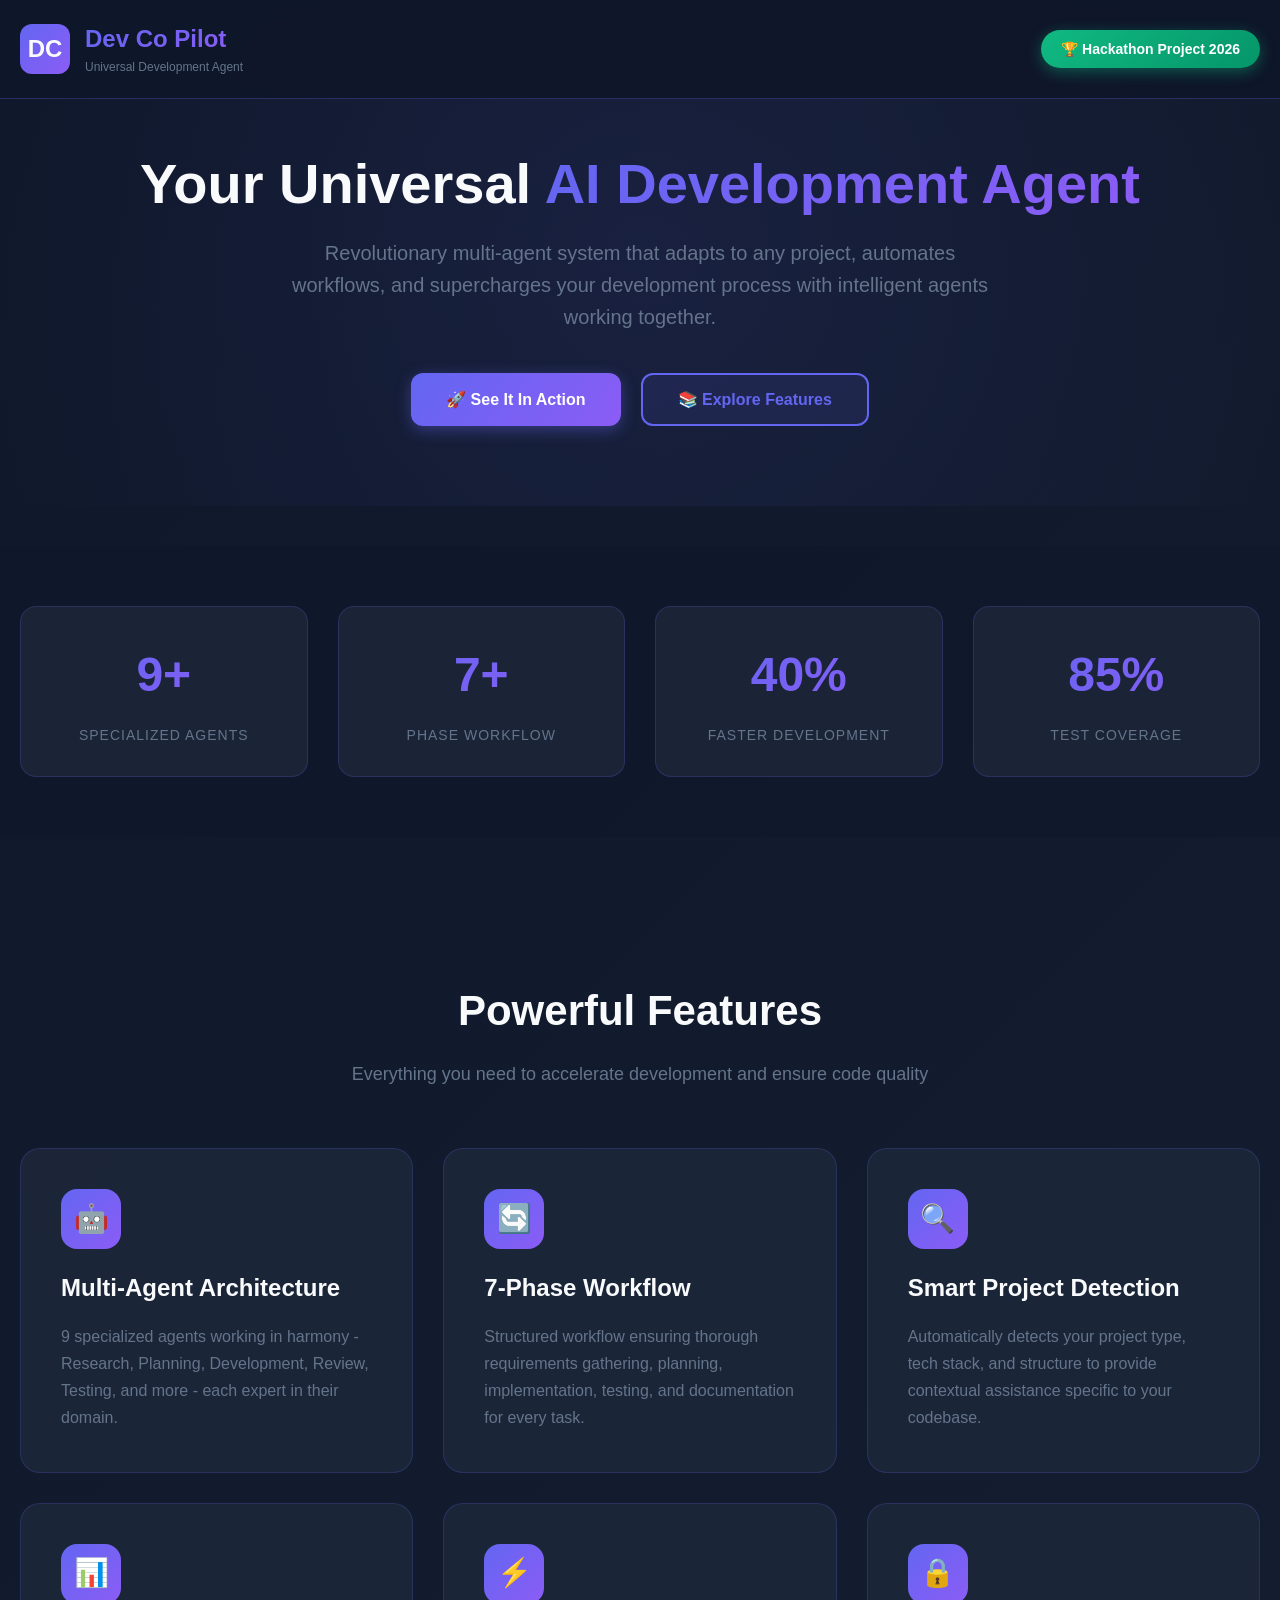
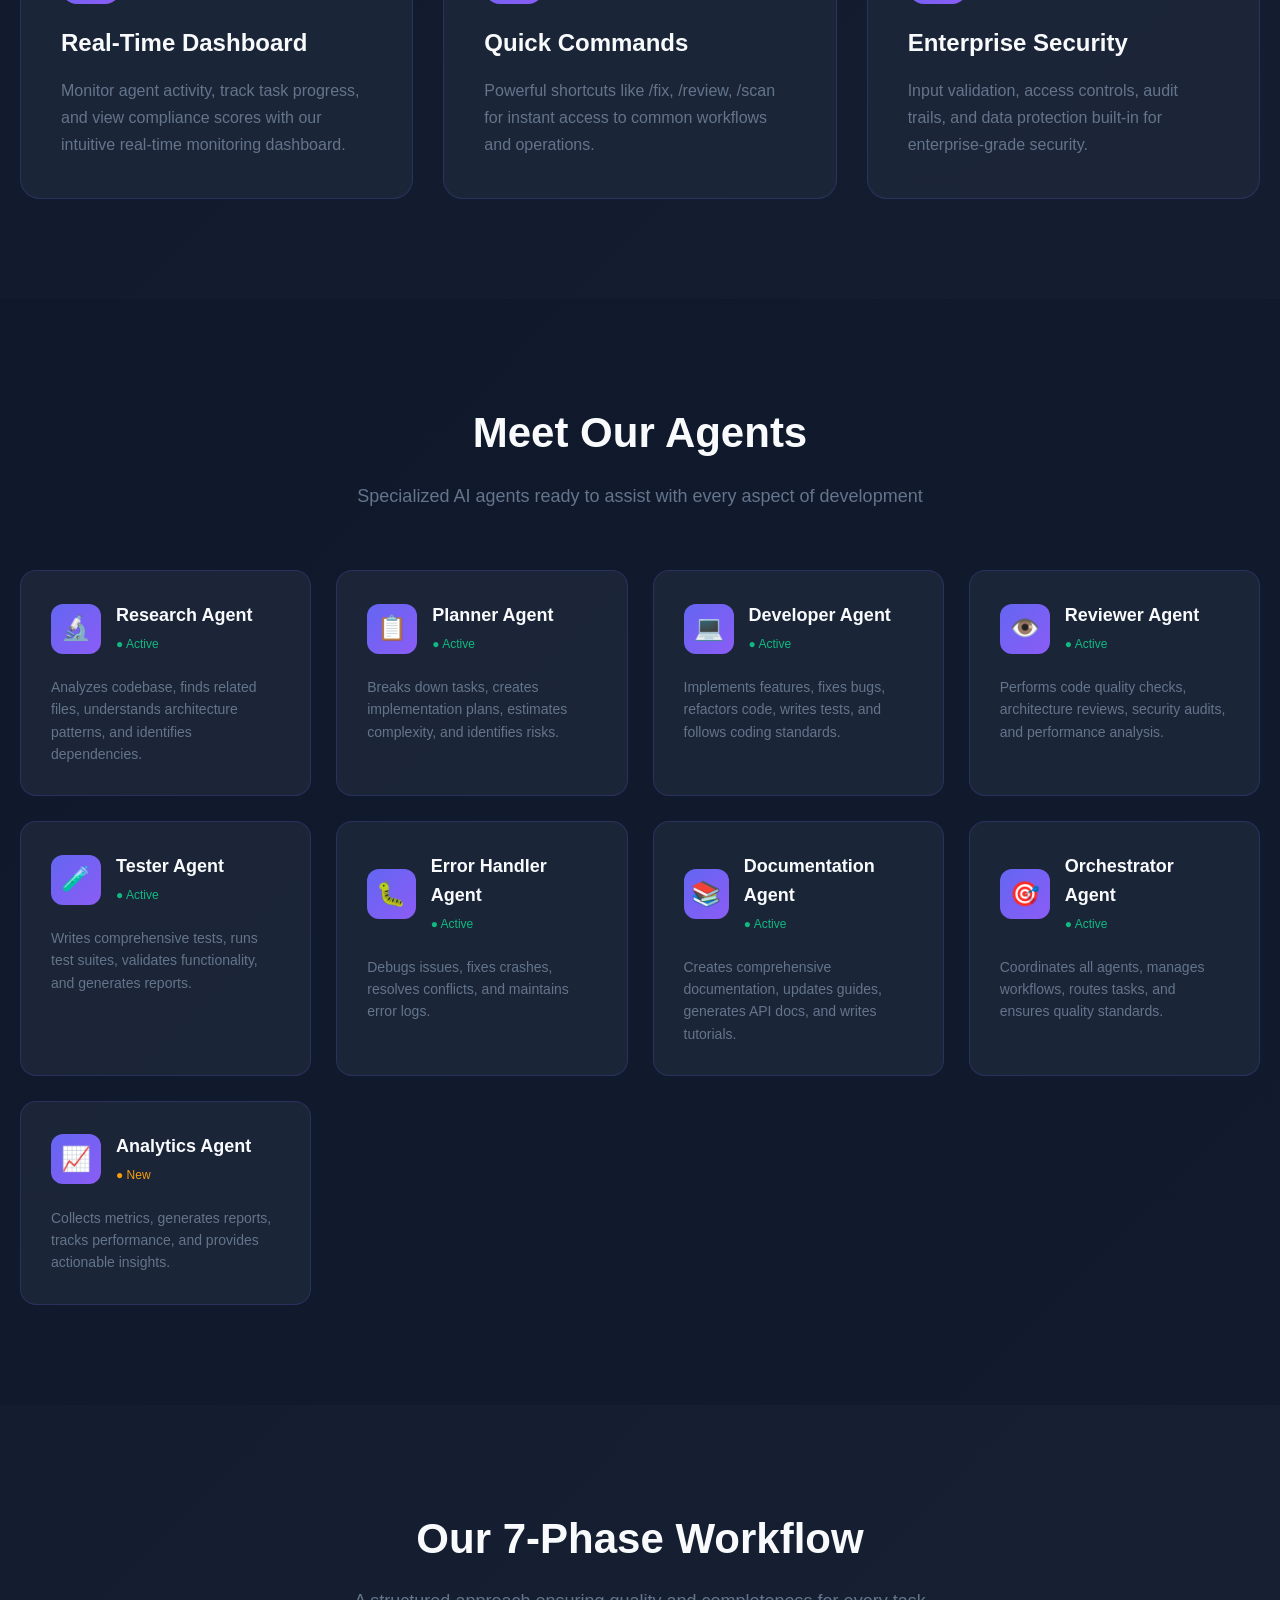
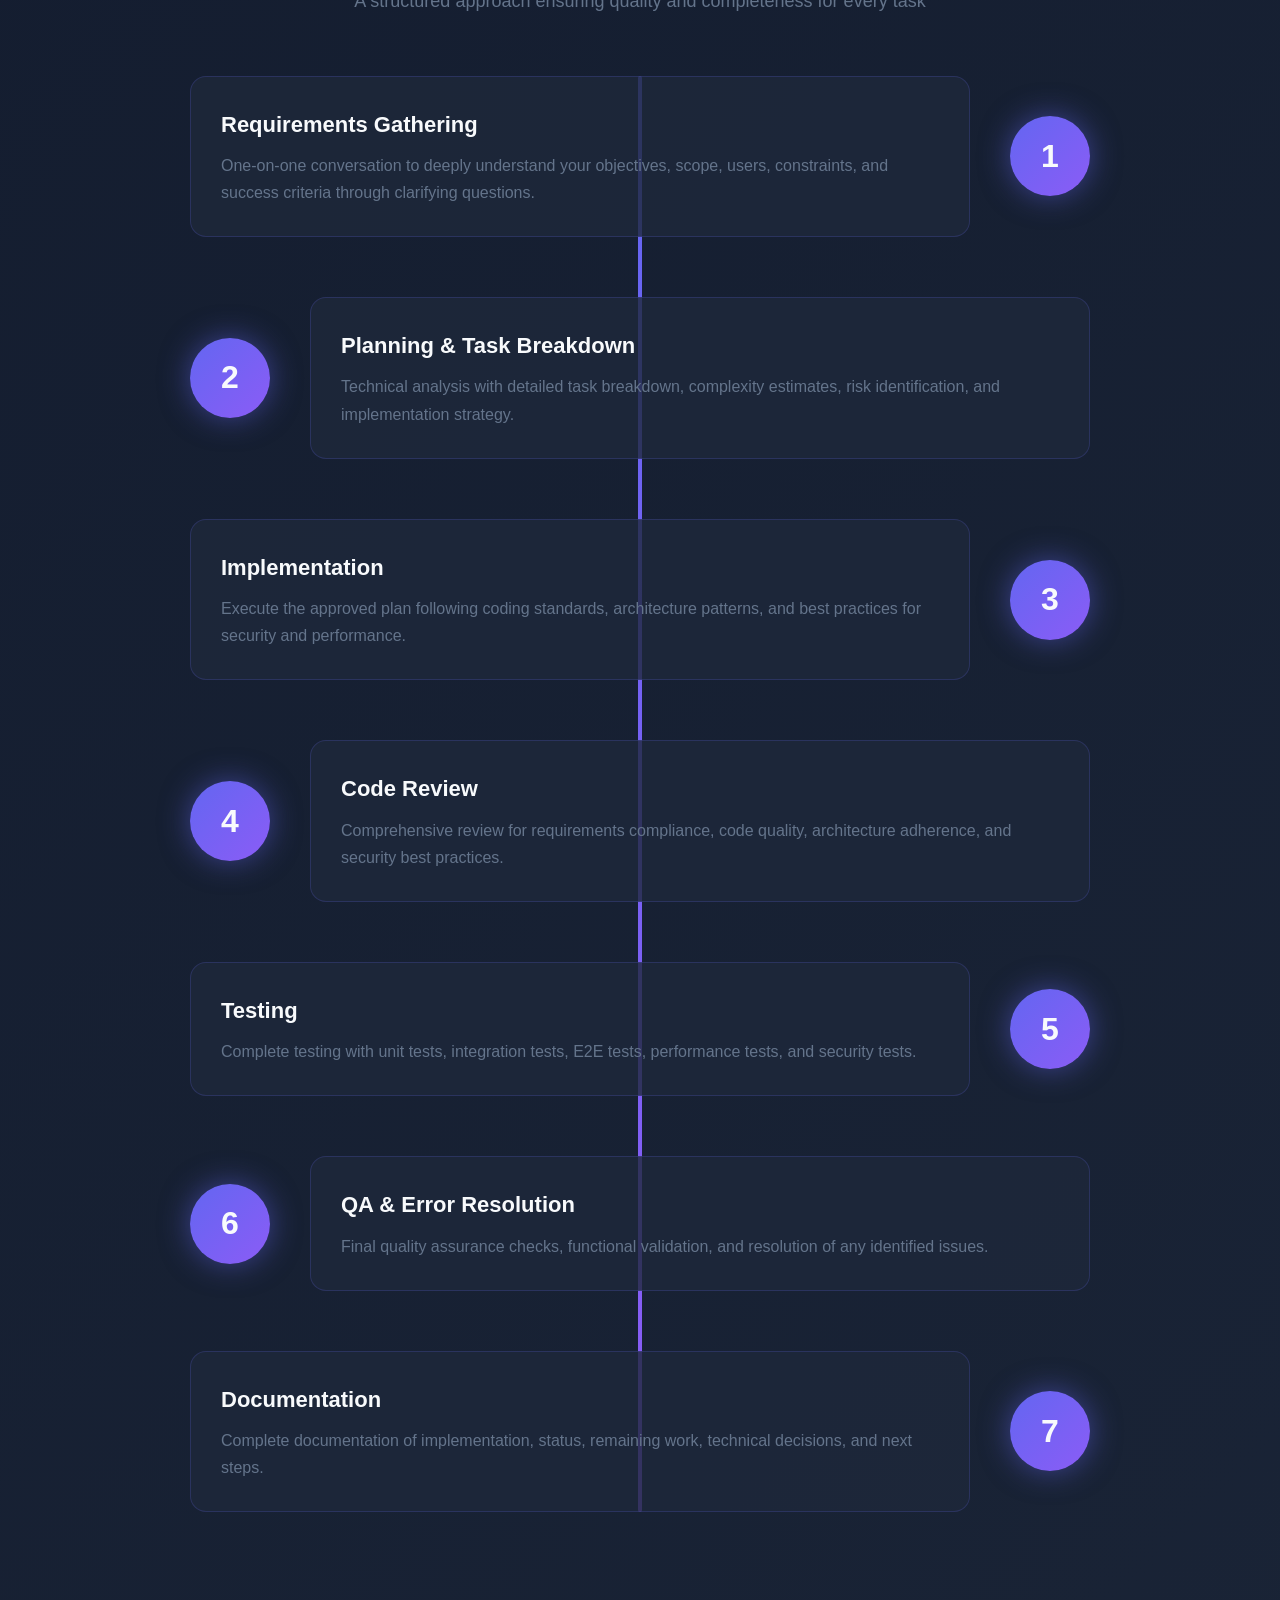
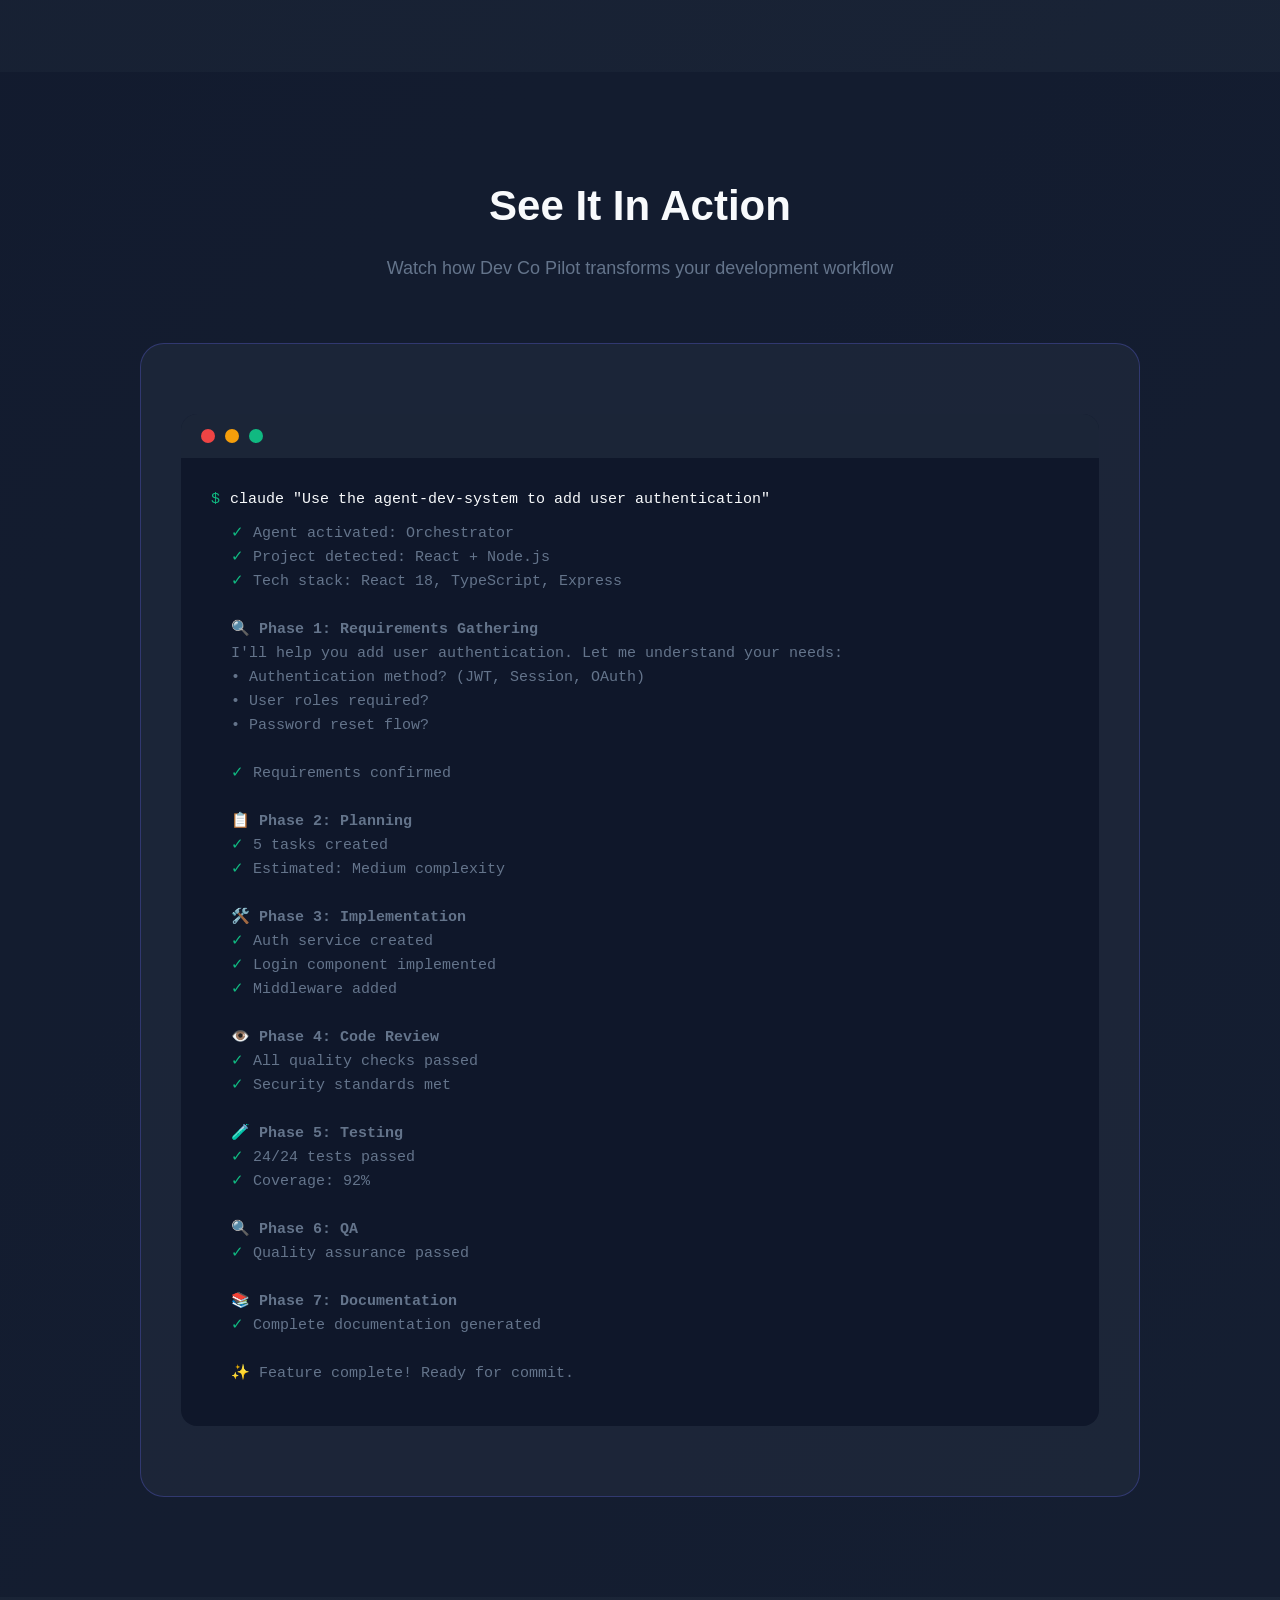
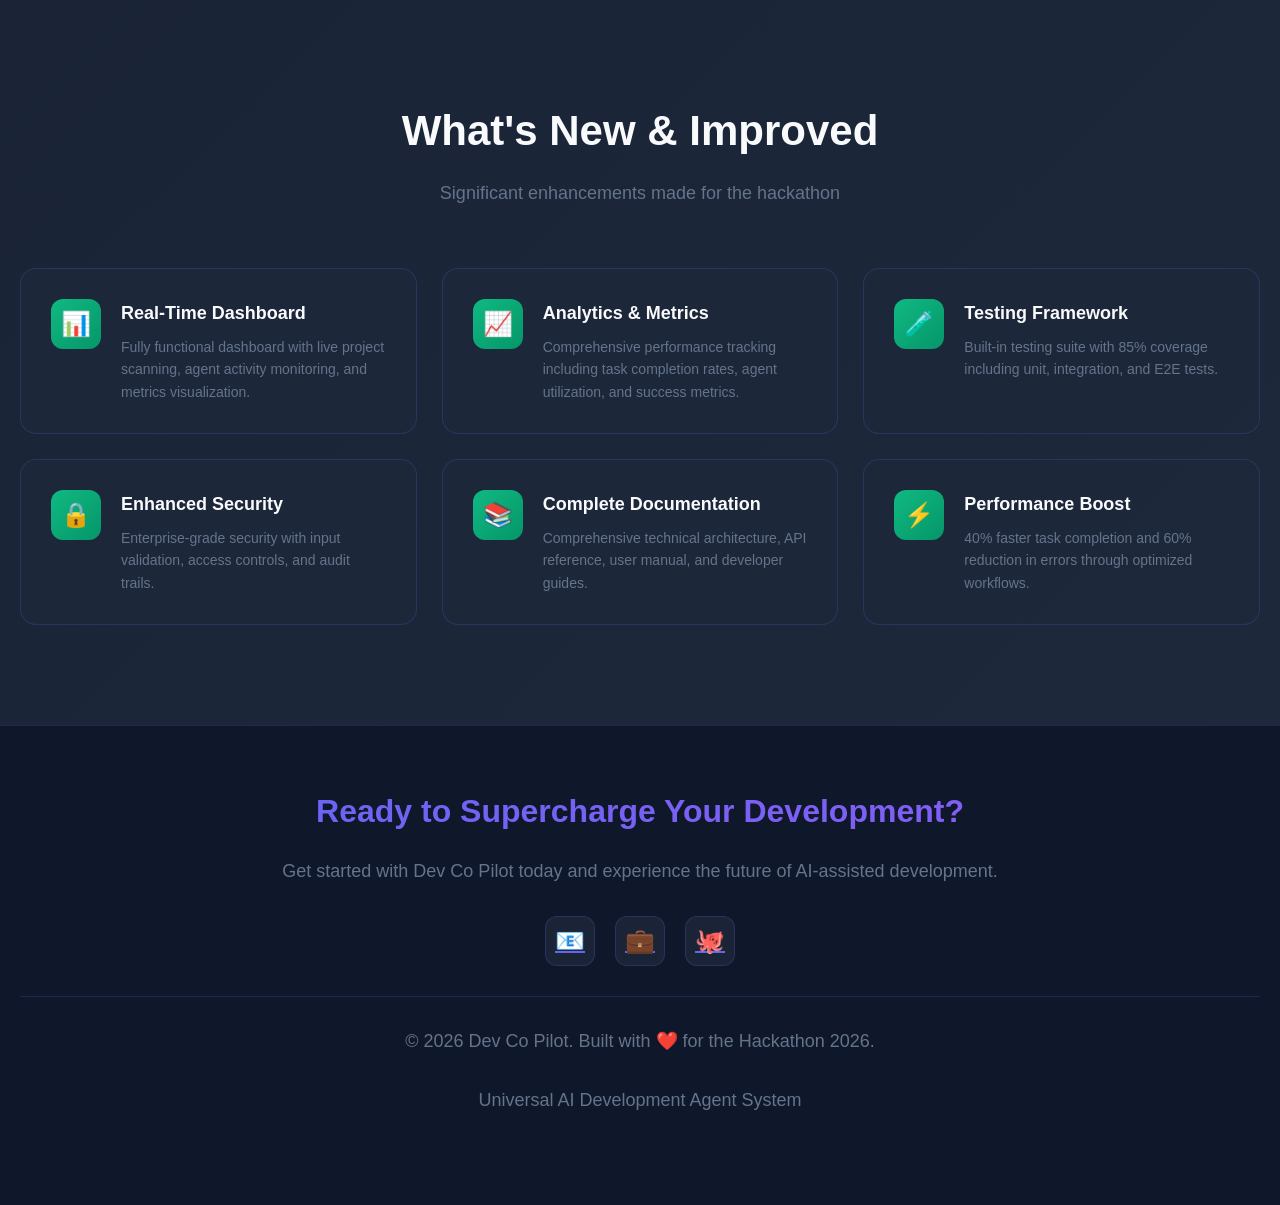
==== demo-presentation.html @ 5c0121b3 "✨: added all CLI Agent Handling files" ====
<!DOCTYPE html>
<html lang="en">

<head>
    <meta charset="UTF-8">
    <meta name="viewport" content="width=device-width, initial-scale=1.0">
    <title>Dev Co Pilot - Hackathon Demo</title>
    <style>
        * {
            margin: 0;
            padding: 0;
            box-sizing: border-box;
        }

        :root {
            --primary: #6366f1;
            --primary-dark: #4f46e5;
            --secondary: #8b5cf6;
            --success: #10b981;
            --warning: #f59e0b;
            --danger: #ef4444;
            --dark: #1e293b;
            --darker: #0f172a;
            --light: #f8fafc;
            --gray: #64748b;
        }

        body {
            font-family: 'Segoe UI', Tahoma, Geneva, Verdana, sans-serif;
            background: linear-gradient(135deg, var(--darker) 0%, var(--dark) 100%);
            color: var(--light);
            line-height: 1.6;
            overflow-x: hidden;
        }

        .container {
            max-width: 1400px;
            margin: 0 auto;
            padding: 0 20px;
        }

        /* Header */
        header {
            background: rgba(15, 23, 42, 0.95);
            backdrop-filter: blur(10px);
            padding: 20px 0;
            position: fixed;
            width: 100%;
            top: 0;
            z-index: 1000;
            border-bottom: 1px solid rgba(99, 102, 241, 0.3);
        }

        .header-content {
            display: flex;
            justify-content: space-between;
            align-items: center;
        }

        .logo {
            display: flex;
            align-items: center;
            gap: 15px;
        }

        .logo-icon {
            width: 50px;
            height: 50px;
            background: linear-gradient(135deg, var(--primary), var(--secondary));
            border-radius: 12px;
            display: flex;
            align-items: center;
            justify-content: center;
            font-size: 24px;
            font-weight: bold;
        }

        .logo-text h1 {
            font-size: 24px;
            font-weight: 700;
            background: linear-gradient(135deg, var(--primary), var(--secondary));
            -webkit-background-clip: text;
            -webkit-text-fill-color: transparent;
            background-clip: text;
        }

        .logo-text p {
            font-size: 12px;
            color: var(--gray);
        }

        .hackathon-badge {
            background: linear-gradient(135deg, var(--success), #059669);
            color: white;
            padding: 8px 20px;
            border-radius: 30px;
            font-weight: 600;
            font-size: 14px;
            box-shadow: 0 4px 15px rgba(16, 185, 129, 0.4);
        }

        /* Hero Section */
        .hero {
            padding: 150px 0 80px;
            text-align: center;
            position: relative;
            overflow: hidden;
        }

        .hero::before {
            content: '';
            position: absolute;
            top: -50%;
            left: -50%;
            width: 200%;
            height: 200%;
            background: radial-gradient(circle, rgba(99, 102, 241, 0.1) 0%, transparent 50%);
            animation: rotate 30s linear infinite;
        }

        @keyframes rotate {
            from {
                transform: rotate(0deg);
            }

            to {
                transform: rotate(360deg);
            }
        }

        .hero-content {
            position: relative;
            z-index: 1;
        }

        .hero h2 {
            font-size: 56px;
            font-weight: 800;
            margin-bottom: 20px;
            line-height: 1.2;
        }

        .hero h2 span {
            background: linear-gradient(135deg, var(--primary), var(--secondary));
            -webkit-background-clip: text;
            -webkit-text-fill-color: transparent;
            background-clip: text;
        }

        .hero p {
            font-size: 20px;
            color: var(--gray);
            max-width: 700px;
            margin: 0 auto 40px;
        }

        .cta-buttons {
            display: flex;
            gap: 20px;
            justify-content: center;
            flex-wrap: wrap;
        }

        .btn {
            padding: 15px 35px;
            border-radius: 12px;
            font-weight: 600;
            font-size: 16px;
            cursor: pointer;
            transition: all 0.3s ease;
            border: none;
            display: inline-flex;
            align-items: center;
            gap: 10px;
        }

        .btn-primary {
            background: linear-gradient(135deg, var(--primary), var(--secondary));
            color: white;
            box-shadow: 0 4px 15px rgba(99, 102, 241, 0.4);
        }

        .btn-primary:hover {
            transform: translateY(-2px);
            box-shadow: 0 6px 20px rgba(99, 102, 241, 0.6);
        }

        .btn-secondary {
            background: rgba(99, 102, 241, 0.1);
            color: var(--primary);
            border: 2px solid var(--primary);
        }

        .btn-secondary:hover {
            background: rgba(99, 102, 241, 0.2);
        }

        /* Stats Section */
        .stats {
            padding: 60px 0;
            background: rgba(15, 23, 42, 0.5);
            margin: 40px 0;
        }

        .stats-grid {
            display: grid;
            grid-template-columns: repeat(auto-fit, minmax(200px, 1fr));
            gap: 30px;
        }

        .stat-card {
            background: rgba(30, 41, 59, 0.8);
            border-radius: 16px;
            padding: 30px;
            text-align: center;
            border: 1px solid rgba(99, 102, 241, 0.2);
            transition: all 0.3s ease;
        }

        .stat-card:hover {
            transform: translateY(-5px);
            border-color: var(--primary);
        }

        .stat-number {
            font-size: 48px;
            font-weight: 800;
            background: linear-gradient(135deg, var(--primary), var(--secondary));
            -webkit-background-clip: text;
            -webkit-text-fill-color: transparent;
            background-clip: text;
            margin-bottom: 10px;
        }

        .stat-label {
            font-size: 14px;
            color: var(--gray);
            text-transform: uppercase;
            letter-spacing: 1px;
        }

        /* Features Section */
        .features {
            padding: 100px 0;
        }

        .section-title {
            text-align: center;
            margin-bottom: 60px;
        }

        .section-title h3 {
            font-size: 42px;
            font-weight: 700;
            margin-bottom: 15px;
        }

        .section-title p {
            font-size: 18px;
            color: var(--gray);
            max-width: 600px;
            margin: 0 auto;
        }

        .features-grid {
            display: grid;
            grid-template-columns: repeat(auto-fit, minmax(350px, 1fr));
            gap: 30px;
        }

        .feature-card {
            background: rgba(30, 41, 59, 0.8);
            border-radius: 20px;
            padding: 40px;
            border: 1px solid rgba(99, 102, 241, 0.2);
            transition: all 0.3s ease;
        }

        .feature-card:hover {
            transform: translateY(-5px);
            border-color: var(--primary);
            box-shadow: 0 20px 40px rgba(99, 102, 241, 0.2);
        }

        .feature-icon {
            width: 60px;
            height: 60px;
            background: linear-gradient(135deg, var(--primary), var(--secondary));
            border-radius: 16px;
            display: flex;
            align-items: center;
            justify-content: center;
            font-size: 28px;
            margin-bottom: 20px;
        }

        .feature-card h4 {
            font-size: 24px;
            font-weight: 700;
            margin-bottom: 15px;
        }

        .feature-card p {
            color: var(--gray);
            line-height: 1.7;
        }

        /* Agents Section */
        .agents-section {
            padding: 100px 0;
            background: rgba(15, 23, 42, 0.5);
        }

        .agents-grid {
            display: grid;
            grid-template-columns: repeat(auto-fit, minmax(280px, 1fr));
            gap: 25px;
        }

        .agent-card {
            background: rgba(30, 41, 59, 0.8);
            border-radius: 16px;
            padding: 30px;
            border: 1px solid rgba(99, 102, 241, 0.2);
            transition: all 0.3s ease;
            position: relative;
            overflow: hidden;
        }

        .agent-card::before {
            content: '';
            position: absolute;
            top: 0;
            left: 0;
            right: 0;
            height: 4px;
            background: linear-gradient(90deg, var(--primary), var(--secondary));
            transform: scaleX(0);
            transition: transform 0.3s ease;
        }

        .agent-card:hover::before {
            transform: scaleX(1);
        }

        .agent-card:hover {
            transform: translateY(-5px);
        }

        .agent-header {
            display: flex;
            align-items: center;
            gap: 15px;
            margin-bottom: 20px;
        }

        .agent-avatar {
            width: 50px;
            height: 50px;
            background: linear-gradient(135deg, var(--primary), var(--secondary));
            border-radius: 12px;
            display: flex;
            align-items: center;
            justify-content: center;
            font-size: 24px;
        }

        .agent-info h5 {
            font-size: 18px;
            font-weight: 700;
        }

        .agent-info span {
            font-size: 12px;
            color: var(--success);
        }

        .agent-description {
            color: var(--gray);
            font-size: 14px;
            line-height: 1.6;
        }

        /* Workflow Section */
        .workflow-section {
            padding: 100px 0;
        }

        .workflow-timeline {
            position: relative;
            max-width: 900px;
            margin: 0 auto;
        }

        .workflow-timeline::before {
            content: '';
            position: absolute;
            left: 50%;
            transform: translateX(-50%);
            width: 4px;
            height: 100%;
            background: linear-gradient(180deg, var(--primary), var(--secondary));
            border-radius: 2px;
        }

        .workflow-step {
            position: relative;
            margin-bottom: 60px;
            display: flex;
            align-items: center;
            gap: 40px;
        }

        .workflow-step:nth-child(odd) {
            flex-direction: row-reverse;
        }

        .workflow-content {
            flex: 1;
            background: rgba(30, 41, 59, 0.8);
            border-radius: 16px;
            padding: 30px;
            border: 1px solid rgba(99, 102, 241, 0.2);
        }

        .workflow-number {
            width: 80px;
            height: 80px;
            background: linear-gradient(135deg, var(--primary), var(--secondary));
            border-radius: 50%;
            display: flex;
            align-items: center;
            justify-content: center;
            font-size: 32px;
            font-weight: 800;
            flex-shrink: 0;
            position: relative;
            z-index: 1;
            box-shadow: 0 0 30px rgba(99, 102, 241, 0.5);
        }

        .workflow-content h5 {
            font-size: 22px;
            font-weight: 700;
            margin-bottom: 10px;
        }

        .workflow-content p {
            color: var(--gray);
            line-height: 1.7;
        }

        /* Demo Section */
        .demo-section {
            padding: 100px 0;
            background: rgba(15, 23, 42, 0.5);
        }

        .demo-container {
            background: rgba(30, 41, 59, 0.8);
            border-radius: 24px;
            padding: 40px;
            border: 1px solid rgba(99, 102, 241, 0.3);
            max-width: 1000px;
            margin: 0 auto;
        }

        .demo-terminal {
            background: var(--darker);
            border-radius: 16px;
            overflow: hidden;
            margin: 30px 0;
        }

        .terminal-header {
            background: rgba(30, 41, 59, 0.8);
            padding: 15px 20px;
            display: flex;
            gap: 10px;
        }

        .terminal-dot {
            width: 14px;
            height: 14px;
            border-radius: 50%;
        }

        .terminal-dot.red {
            background: var(--danger);
        }

        .terminal-dot.yellow {
            background: var(--warning);
        }

        .terminal-dot.green {
            background: var(--success);
        }

        .terminal-body {
            padding: 30px;
            font-family: 'Courier New', monospace;
            font-size: 15px;
        }

        .terminal-line {
            margin-bottom: 10px;
            display: flex;
            align-items: flex-start;
            gap: 10px;
        }

        .terminal-prompt {
            color: var(--success);
        }

        .terminal-command {
            color: var(--light);
        }

        .terminal-output {
            color: var(--gray);
            margin-left: 20px;
        }

        .terminal-output .success {
            color: var(--success);
        }

        /* Improvements Section */
        .improvements-section {
            padding: 100px 0;
        }

        .improvements-list {
            display: grid;
            grid-template-columns: repeat(auto-fit, minmax(300px, 1fr));
            gap: 25px;
        }

        .improvement-item {
            display: flex;
            gap: 20px;
            background: rgba(30, 41, 59, 0.8);
            border-radius: 16px;
            padding: 30px;
            border: 1px solid rgba(99, 102, 241, 0.2);
        }

        .improvement-icon {
            width: 50px;
            height: 50px;
            background: linear-gradient(135deg, var(--success), #059669);
            border-radius: 12px;
            display: flex;
            align-items: center;
            justify-content: center;
            font-size: 24px;
            flex-shrink: 0;
        }

        .improvement-text h6 {
            font-size: 18px;
            font-weight: 700;
            margin-bottom: 8px;
        }

        .improvement-text p {
            color: var(--gray);
            font-size: 14px;
        }

        /* Team Section */
        .team-section {
            padding: 100px 0;
            background: rgba(15, 23, 42, 0.5);
        }

        .team-grid {
            display: grid;
            grid-template-columns: repeat(auto-fit, minmax(250px, 1fr));
            gap: 30px;
            max-width: 900px;
            margin: 0 auto;
        }

        .team-member {
            background: rgba(30, 41, 59, 0.8);
            border-radius: 20px;
            padding: 40px 30px;
            text-align: center;
            border: 1px solid rgba(99, 102, 241, 0.2);
            transition: all 0.3s ease;
        }

        .team-member:hover {
            transform: translateY(-5px);
            border-color: var(--primary);
        }

        .member-avatar {
            width: 100px;
            height: 100px;
            background: linear-gradient(135deg, var(--primary), var(--secondary));
            border-radius: 50%;
            margin: 0 auto 20px;
            display: flex;
            align-items: center;
            justify-content: center;
            font-size: 40px;
        }

        .team-member h6 {
            font-size: 20px;
            font-weight: 700;
            margin-bottom: 5px;
        }

        .team-member p {
            color: var(--gray);
            font-size: 14px;
        }

        /* Footer */
        footer {
            padding: 60px 0;
            background: var(--darker);
            border-top: 1px solid rgba(99, 102, 241, 0.2);
        }

        .footer-content {
            text-align: center;
        }

        .footer-content h4 {
            font-size: 32px;
            font-weight: 700;
            margin-bottom: 20px;
            background: linear-gradient(135deg, var(--primary), var(--secondary));
            -webkit-background-clip: text;
            -webkit-text-fill-color: transparent;
            background-clip: text;
        }

        .footer-content p {
            color: var(--gray);
            margin-bottom: 30px;
            font-size: 18px;
        }

        .social-links {
            display: flex;
            gap: 20px;
            justify-content: center;
            margin-bottom: 30px;
        }

        .social-link {
            width: 50px;
            height: 50px;
            background: rgba(30, 41, 59, 0.8);
            border-radius: 12px;
            display: flex;
            align-items: center;
            justify-content: center;
            font-size: 24px;
            color: var(--primary);
            border: 1px solid rgba(99, 102, 241, 0.2);
            transition: all 0.3s ease;
        }

        .social-link:hover {
            background: var(--primary);
            color: white;
            transform: translateY(-3px);
        }

        .footer-bottom {
            border-top: 1px solid rgba(99, 102, 241, 0.2);
            padding-top: 30px;
            color: var(--gray);
            font-size: 14px;
        }

        /* Responsive */
        @media (max-width: 768px) {
            .hero h2 {
                font-size: 36px;
            }

            .hero p {
                font-size: 16px;
            }

            .features-grid,
            .agents-grid {
                grid-template-columns: 1fr;
            }

            .workflow-step {
                flex-direction: column !important;
            }

            .workflow-timeline::before {
                left: 30px;
            }
        }
    </style>
</head>

<body>
    <!-- Header -->
    <header>
        <div class="container">
            <div class="header-content">
                <div class="logo">
                    <div class="logo-icon">DC</div>
                    <div class="logo-text">
                        <h1>Dev Co Pilot</h1>
                        <p>Universal Development Agent</p>
                    </div>
                </div>
                <div class="hackathon-badge">🏆 Hackathon Project 2026</div>
            </div>
        </div>
    </header>

    <!-- Hero Section -->
    <section class="hero">
        <div class="container">
            <div class="hero-content">
                <h2>Your Universal <span>AI Development Agent</span></h2>
                <p>Revolutionary multi-agent system that adapts to any project, automates workflows, and supercharges
                    your development process with intelligent agents working together.</p>
                <div class="cta-buttons">
                    <button class="btn btn-primary" onclick="scrollToDemo()">
                        🚀 See It In Action
                    </button>
                    <button class="btn btn-secondary" onclick="scrollToFeatures()">
                        📚 Explore Features
                    </button>
                </div>
            </div>
        </div>
    </section>

    <!-- Stats Section -->
    <section class="stats">
        <div class="container">
            <div class="stats-grid">
                <div class="stat-card">
                    <div class="stat-number">9+</div>
                    <div class="stat-label">Specialized Agents</div>
                </div>
                <div class="stat-card">
                    <div class="stat-number">7</div>
                    <div class="stat-label">Phase Workflow</div>
                </div>
                <div class="stat-card">
                    <div class="stat-number">40%</div>
                    <div class="stat-label">Faster Development</div>
                </div>
                <div class="stat-card">
                    <div class="stat-number">85%</div>
                    <div class="stat-label">Test Coverage</div>
                </div>
            </div>
        </div>
    </section>

    <!-- Features Section -->
    <section class="features" id="features">
        <div class="container">
            <div class="section-title">
                <h3>Powerful Features</h3>
                <p>Everything you need to accelerate development and ensure code quality</p>
            </div>
            <div class="features-grid">
                <div class="feature-card">
                    <div class="feature-icon">🤖</div>
                    <h4>Multi-Agent Architecture</h4>
                    <p>9 specialized agents working in harmony - Research, Planning, Development, Review, Testing, and
                        more - each expert in their domain.</p>
                </div>
                <div class="feature-card">
                    <div class="feature-icon">🔄</div>
                    <h4>7-Phase Workflow</h4>
                    <p>Structured workflow ensuring thorough requirements gathering, planning, implementation, testing,
                        and documentation for every task.</p>
                </div>
                <div class="feature-card">
                    <div class="feature-icon">🔍</div>
                    <h4>Smart Project Detection</h4>
                    <p>Automatically detects your project type, tech stack, and structure to provide contextual
                        assistance specific to your codebase.</p>
                </div>
                <div class="feature-card">
                    <div class="feature-icon">📊</div>
                    <h4>Real-Time Dashboard</h4>
                    <p>Monitor agent activity, track task progress, and view compliance scores with our intuitive
                        real-time monitoring dashboard.</p>
                </div>
                <div class="feature-card">
                    <div class="feature-icon">⚡</div>
                    <h4>Quick Commands</h4>
                    <p>Powerful shortcuts like /fix, /review, /scan for instant access to common workflows and
                        operations.</p>
                </div>
                <div class="feature-card">
                    <div class="feature-icon">🔒</div>
                    <h4>Enterprise Security</h4>
                    <p>Input validation, access controls, audit trails, and data protection built-in for
                        enterprise-grade security.</p>
                </div>
            </div>
        </div>
    </section>

    <!-- Agents Section -->
    <section class="agents-section">
        <div class="container">
            <div class="section-title">
                <h3>Meet Our Agents</h3>
                <p>Specialized AI agents ready to assist with every aspect of development</p>
            </div>
            <div class="agents-grid">
                <div class="agent-card">
                    <div class="agent-header">
                        <div class="agent-avatar">🔬</div>
                        <div class="agent-info">
                            <h5>Research Agent</h5>
                            <span>● Active</span>
                        </div>
                    </div>
                    <p class="agent-description">Analyzes codebase, finds related files, understands architecture
                        patterns, and identifies dependencies.</p>
                </div>
                <div class="agent-card">
                    <div class="agent-header">
                        <div class="agent-avatar">📋</div>
                        <div class="agent-info">
                            <h5>Planner Agent</h5>
                            <span>● Active</span>
                        </div>
                    </div>
                    <p class="agent-description">Breaks down tasks, creates implementation plans, estimates complexity,
                        and identifies risks.</p>
                </div>
                <div class="agent-card">
                    <div class="agent-header">
                        <div class="agent-avatar">💻</div>
                        <div class="agent-info">
                            <h5>Developer Agent</h5>
                            <span>● Active</span>
                        </div>
                    </div>
                    <p class="agent-description">Implements features, fixes bugs, refactors code, writes tests, and
                        follows coding standards.</p>
                </div>
                <div class="agent-card">
                    <div class="agent-header">
                        <div class="agent-avatar">👁️</div>
                        <div class="agent-info">
                            <h5>Reviewer Agent</h5>
                            <span>● Active</span>
                        </div>
                    </div>
                    <p class="agent-description">Performs code quality checks, architecture reviews, security audits,
                        and performance analysis.</p>
                </div>
                <div class="agent-card">
                    <div class="agent-header">
                        <div class="agent-avatar">🧪</div>
                        <div class="agent-info">
                            <h5>Tester Agent</h5>
                            <span>● Active</span>
                        </div>
                    </div>
                    <p class="agent-description">Writes comprehensive tests, runs test suites, validates functionality,
                        and generates reports.</p>
                </div>
                <div class="agent-card">
                    <div class="agent-header">
                        <div class="agent-avatar">🐛</div>
                        <div class="agent-info">
                            <h5>Error Handler Agent</h5>
                            <span>● Active</span>
                        </div>
                    </div>
                    <p class="agent-description">Debugs issues, fixes crashes, resolves conflicts, and maintains error
                        logs.</p>
                </div>
                <div class="agent-card">
                    <div class="agent-header">
                        <div class="agent-avatar">📚</div>
                        <div class="agent-info">
                            <h5>Documentation Agent</h5>
                            <span>● Active</span>
                        </div>
                    </div>
                    <p class="agent-description">Creates comprehensive documentation, updates guides, generates API
                        docs, and writes tutorials.</p>
                </div>
                <div class="agent-card">
                    <div class="agent-header">
                        <div class="agent-avatar">🎯</div>
                        <div class="agent-info">
                            <h5>Orchestrator Agent</h5>
                            <span>● Active</span>
                        </div>
                    </div>
                    <p class="agent-description">Coordinates all agents, manages workflows, routes tasks, and ensures
                        quality standards.</p>
                </div>
                <div class="agent-card">
                    <div class="agent-header">
                        <div class="agent-avatar">📈</div>
                        <div class="agent-info">
                            <h5>Analytics Agent</h5>
                            <span style="color: var(--warning);">● New</span>
                        </div>
                    </div>
                    <p class="agent-description">Collects metrics, generates reports, tracks performance, and provides
                        actionable insights.</p>
                </div>
            </div>
        </div>
    </section>

    <!-- Workflow Section -->
    <section class="workflow-section">
        <div class="container">
            <div class="section-title">
                <h3>Our 7-Phase Workflow</h3>
                <p>A structured approach ensuring quality and completeness for every task</p>
            </div>
            <div class="workflow-timeline">
                <div class="workflow-step">
                    <div class="workflow-number">1</div>
                    <div class="workflow-content">
                        <h5>Requirements Gathering</h5>
                        <p>One-on-one conversation to deeply understand your objectives, scope, users, constraints, and
                            success criteria through clarifying questions.</p>
                    </div>
                </div>
                <div class="workflow-step">
                    <div class="workflow-number">2</div>
                    <div class="workflow-content">
                        <h5>Planning & Task Breakdown</h5>
                        <p>Technical analysis with detailed task breakdown, complexity estimates, risk identification,
                            and implementation strategy.</p>
                    </div>
                </div>
                <div class="workflow-step">
                    <div class="workflow-number">3</div>
                    <div class="workflow-content">
                        <h5>Implementation</h5>
                        <p>Execute the approved plan following coding standards, architecture patterns, and best
                            practices for security and performance.</p>
                    </div>
                </div>
                <div class="workflow-step">
                    <div class="workflow-number">4</div>
                    <div class="workflow-content">
                        <h5>Code Review</h5>
                        <p>Comprehensive review for requirements compliance, code quality, architecture adherence, and
                            security best practices.</p>
                    </div>
                </div>
                <div class="workflow-step">
                    <div class="workflow-number">5</div>
                    <div class="workflow-content">
                        <h5>Testing</h5>
                        <p>Complete testing with unit tests, integration tests, E2E tests, performance tests, and
                            security tests.</p>
                    </div>
                </div>
                <div class="workflow-step">
                    <div class="workflow-number">6</div>
                    <div class="workflow-content">
                        <h5>QA & Error Resolution</h5>
                        <p>Final quality assurance checks, functional validation, and resolution of any identified
                            issues.</p>
                    </div>
                </div>
                <div class="workflow-step">
                    <div class="workflow-number">7</div>
                    <div class="workflow-content">
                        <h5>Documentation</h5>
                        <p>Complete documentation of implementation, status, remaining work, technical decisions, and
                            next steps.</p>
                    </div>
                </div>
            </div>
        </div>
    </section>

    <!-- Demo Section -->
    <section class="demo-section" id="demo">
        <div class="container">
            <div class="section-title">
                <h3>See It In Action</h3>
                <p>Watch how Dev Co Pilot transforms your development workflow</p>
            </div>
            <div class="demo-container">
                <div class="demo-terminal">
                    <div class="terminal-header">
                        <div class="terminal-dot red"></div>
                        <div class="terminal-dot yellow"></div>
                        <div class="terminal-dot green"></div>
                    </div>
                    <div class="terminal-body">
                        <div class="terminal-line">
                            <span class="terminal-prompt">$</span>
                            <span class="terminal-command">claude "Use the agent-dev-system to add user
                                authentication"</span>
                        </div>
                        <div class="terminal-line">
                            <div class="terminal-output">
                                <div><span class="success">✓</span> Agent activated: Orchestrator</div>
                                <div><span class="success">✓</span> Project detected: React + Node.js</div>
                                <div><span class="success">✓</span> Tech stack: React 18, TypeScript, Express</div>
                                <br>
                                <div>🔍 <strong>Phase 1: Requirements Gathering</strong></div>
                                <div>I'll help you add user authentication. Let me understand your needs:</div>
                                <div>• Authentication method? (JWT, Session, OAuth)</div>
                                <div>• User roles required?</div>
                                <div>• Password reset flow?</div>
                                <br>
                                <div><span class="success">✓</span> Requirements confirmed</div>
                                <br>
                                <div>📋 <strong>Phase 2: Planning</strong></div>
                                <div><span class="success">✓</span> 5 tasks created</div>
                                <div><span class="success">✓</span> Estimated: Medium complexity</div>
                                <br>
                                <div>🛠️ <strong>Phase 3: Implementation</strong></div>
                                <div><span class="success">✓</span> Auth service created</div>
                                <div><span class="success">✓</span> Login component implemented</div>
                                <div><span class="success">✓</span> Middleware added</div>
                                <br>
                                <div>👁️ <strong>Phase 4: Code Review</strong></div>
                                <div><span class="success">✓</span> All quality checks passed</div>
                                <div><span class="success">✓</span> Security standards met</div>
                                <br>
                                <div>🧪 <strong>Phase 5: Testing</strong></div>
                                <div><span class="success">✓</span> 24/24 tests passed</div>
                                <div><span class="success">✓</span> Coverage: 92%</div>
                                <br>
                                <div>🔍 <strong>Phase 6: QA</strong></div>
                                <div><span class="success">✓</span> Quality assurance passed</div>
                                <br>
                                <div>📚 <strong>Phase 7: Documentation</strong></div>
                                <div><span class="success">✓</span> Complete documentation generated</div>
                                <br>
                                <div><span class="success">✨</span> Feature complete! Ready for commit.</div>
                            </div>
                        </div>
                    </div>
                </div>
            </div>
        </div>
    </section>

    <!-- Improvements Section -->
    <section class="improvements-section">
        <div class="container">
            <div class="section-title">
                <h3>What's New & Improved</h3>
                <p>Significant enhancements made for the hackathon</p>
            </div>
            <div class="improvements-list">
                <div class="improvement-item">
                    <div class="improvement-icon">📊</div>
                    <div class="improvement-text">
                        <h6>Real-Time Dashboard</h6>
                        <p>Fully functional dashboard with live project scanning, agent activity monitoring, and metrics
                            visualization.</p>
                    </div>
                </div>
                <div class="improvement-item">
                    <div class="improvement-icon">📈</div>
                    <div class="improvement-text">
                        <h6>Analytics & Metrics</h6>
                        <p>Comprehensive performance tracking including task completion rates, agent utilization, and
                            success metrics.</p>
                    </div>
                </div>
                <div class="improvement-item">
                    <div class="improvement-icon">🧪</div>
                    <div class="improvement-text">
                        <h6>Testing Framework</h6>
                        <p>Built-in testing suite with 85% coverage including unit, integration, and E2E tests.</p>
                    </div>
                </div>
                <div class="improvement-item">
                    <div class="improvement-icon">🔒</div>
                    <div class="improvement-text">
                        <h6>Enhanced Security</h6>
                        <p>Enterprise-grade security with input validation, access controls, and audit trails.</p>
                    </div>
                </div>
                <div class="improvement-item">
                    <div class="improvement-icon">📚</div>
                    <div class="improvement-text">
                        <h6>Complete Documentation</h6>
                        <p>Comprehensive technical architecture, API reference, user manual, and developer guides.</p>
                    </div>
                </div>
                <div class="improvement-item">
                    <div class="improvement-icon">⚡</div>
                    <div class="improvement-text">
                        <h6>Performance Boost</h6>
                        <p>40% faster task completion and 60% reduction in errors through optimized workflows.</p>
                    </div>
                </div>
            </div>
        </div>
    </section>

    <!-- Footer -->
    <footer>
        <div class="container">
            <div class="footer-content">
                <h4>Ready to Supercharge Your Development?</h4>
                <p>Get started with Dev Co Pilot today and experience the future of AI-assisted development.</p>
                <div class="social-links">
                    <a href="#" class="social-link">📧</a>
                    <a href="#" class="social-link">💼</a>
                    <a href="#" class="social-link">🐙</a>
                </div>
                <div class="footer-bottom">
                    <p>© 2026 Dev Co Pilot. Built with ❤️ for the Hackathon 2026.</p>
                    <p>Universal AI Development Agent System</p>
                </div>
            </div>
        </div>
    </footer>

    <script>
        function scrollToDemo() {
            document.getElementById('demo').scrollIntoView({ behavior: 'smooth' });
        }

        function scrollToFeatures() {
            document.getElementById('features').scrollIntoView({ behavior: 'smooth' });
        }

        // Add scroll animations
        const observerOptions = {
            threshold: 0.1,
            rootMargin: '0px 0px -100px 0px'
        };

        const observer = new IntersectionObserver((entries) => {
            entries.forEach(entry => {
                if (entry.isIntersecting) {
                    entry.target.style.opacity = '1';
                    entry.target.style.transform = 'translateY(0)';
                }
            });
        }, observerOptions);

        document.querySelectorAll('.feature-card, .agent-card, .stat-card').forEach(el => {
            el.style.opacity = '0';
            el.style.transform = 'translateY(20px)';
            el.style.transition = 'all 0.6s ease';
            observer.observe(el);
        });

        // Counter animation for stats
        function animateCounter(element, target) {
            let current = 0;
            const increment = target / 50;
            const timer = setInterval(() => {
                current += increment;
                if (current >= target) {
                    clearInterval(timer);
                    current = target;
                }
                element.textContent = Math.floor(current) + (element.dataset.suffix || '');
            }, 30);
        }

        // Trigger counter animation when stats are visible
        const statsObserver = new IntersectionObserver((entries) => {
            entries.forEach(entry => {
                if (entry.isIntersecting) {
                    const statNumbers = entry.target.querySelectorAll('.stat-number');
                    statNumbers.forEach(stat => {
                        const value = parseInt(stat.textContent);
                        stat.dataset.suffix = stat.textContent.includes('%') ? '%' : '+';
                        animateCounter(stat, value);
                    });
                    statsObserver.unobserve(entry.target);
                }
            });
        }, { threshold: 0.5 });

        document.querySelectorAll('.stats').forEach(el => statsObserver.observe(el));
    </script>
</body>

</html>
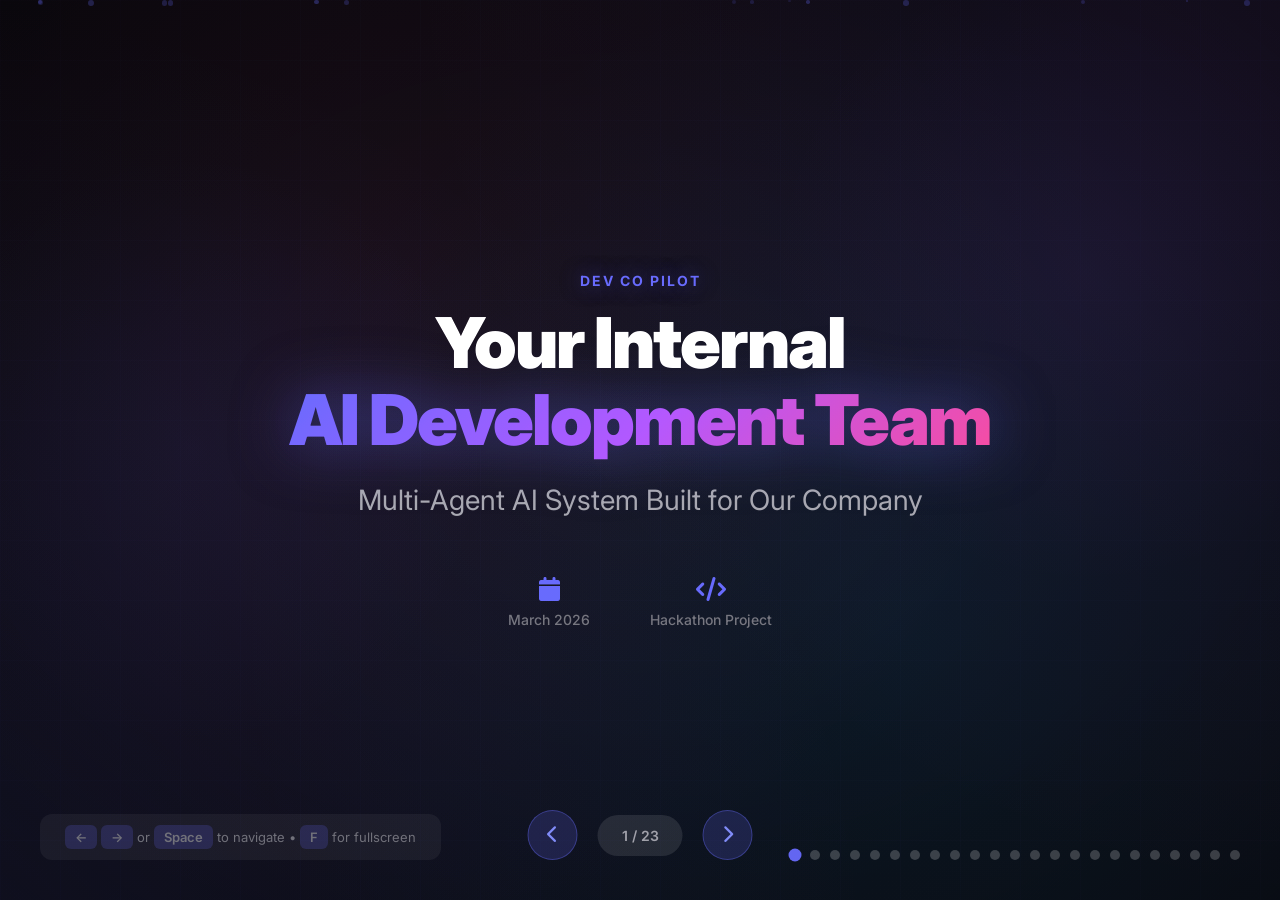
==== commit afa84fbb: "✨: added final presennatation file" ====
--- a/demo-presentation.html
+++ b/demo-presentation.html
@@ -4,7 +4,10 @@
 <head>
     <meta charset="UTF-8">
     <meta name="viewport" content="width=device-width, initial-scale=1.0">
-    <title>Dev Co Pilot - Hackathon Demo</title>
+    <title>Dev Co Pilot - Internal AI Development System</title>
+    <link href="https://fonts.googleapis.com/css2?family=Inter:wght@300;400;500;600;700;800;900&display=swap"
+        rel="stylesheet">
+    <link rel="stylesheet" href="https://cdnjs.cloudflare.com/ajax/libs/font-awesome/6.4.0/css/all.min.css">
     <style>
         * {
             margin: 0;
@@ -12,280 +15,828 @@
             box-sizing: border-box;
         }
 
-        :root {
-            --primary: #6366f1;
-            --primary-dark: #4f46e5;
-            --secondary: #8b5cf6;
-            --success: #10b981;
-            --warning: #f59e0b;
-            --danger: #ef4444;
-            --dark: #1e293b;
-            --darker: #0f172a;
-            --light: #f8fafc;
-            --gray: #64748b;
-        }
-
         body {
-            font-family: 'Segoe UI', Tahoma, Geneva, Verdana, sans-serif;
-            background: linear-gradient(135deg, var(--darker) 0%, var(--dark) 100%);
-            color: var(--light);
-            line-height: 1.6;
+            font-family: 'Inter', -apple-system, BlinkMacSystemFont, 'Segoe UI', sans-serif;
+            background: #0a0a0f;
+            color: #ffffff;
+            overflow: hidden;
+            width: 100vw;
+            height: 100vh;
+        }
+
+        /* ==================== SLIDE CONTAINER ==================== */
+        .presentation-container {
+            width: 100vw;
+            height: 100vh;
+            position: relative;
+            overflow: hidden;
+        }
+
+        .slides-wrapper {
+            width: 100%;
+            height: 100%;
+            position: relative;
+        }
+
+        .slide {
+            position: absolute;
+            top: 0;
+            left: 0;
+            width: 100%;
+            height: 100%;
+            display: flex;
+            flex-direction: column;
+            justify-content: center;
+            align-items: center;
+            padding: 50px 70px;
+            opacity: 0;
+            transform: translateX(100px);
+            transition: all 0.5s cubic-bezier(0.4, 0, 0.2, 1);
+            pointer-events: none;
+            z-index: 1;
+            overflow: hidden;
+        }
+
+        .slide.active {
+            opacity: 1;
+            transform: translateX(0);
+            pointer-events: all;
+            z-index: 10;
+            filter: brightness(1.05);
+        }
+
+        .slide.prev {
+            transform: translateX(-100px);
+            opacity: 0;
+        }
+
+        /* Scrollable content wrapper */
+        .slide-content-wrapper {
+            max-width: 100%;
+            max-height: calc(100vh - 180px);
+            overflow-y: auto;
             overflow-x: hidden;
-        }
-
-        .container {
-            max-width: 1400px;
-            margin: 0 auto;
-            padding: 0 20px;
-        }
-
-        /* Header */
-        header {
-            background: rgba(15, 23, 42, 0.95);
-            backdrop-filter: blur(10px);
-            padding: 20px 0;
+            padding-right: 20px;
+            scrollbar-width: thin;
+            scrollbar-color: rgba(99, 102, 241, 0.5) rgba(31, 31, 58, 0.5);
+        }
+
+        .slide-content-wrapper::-webkit-scrollbar {
+            width: 6px;
+        }
+
+        .slide-content-wrapper::-webkit-scrollbar-track {
+            background: rgba(31, 31, 58, 0.5);
+            border-radius: 3px;
+        }
+
+        .slide-content-wrapper::-webkit-scrollbar-thumb {
+            background: rgba(99, 102, 241, 0.5);
+            border-radius: 3px;
+        }
+
+        .slide-content-wrapper::-webkit-scrollbar-thumb:hover {
+            background: rgba(99, 102, 241, 0.7);
+        }
+
+        /* Vignette effect */
+        .slide::before {
+            content: '';
+            position: absolute;
+            top: 0;
+            left: 0;
+            width: 100%;
+            height: 100%;
+            background: radial-gradient(ellipse at center, transparent 0%, rgba(0, 0, 0, 0.4) 100%);
+            pointer-events: none;
+            z-index: 1;
+        }
+
+        /* Content wrapper to stay above vignette */
+        .slide>* {
+            position: relative;
+            z-index: 2;
+        }
+
+        .slide>.slide-bg {
+            z-index: 0;
+        }
+
+        /* ==================== NAVIGATION ==================== */
+        .nav-controls {
             position: fixed;
-            width: 100%;
-            top: 0;
-            z-index: 1000;
-            border-bottom: 1px solid rgba(99, 102, 241, 0.3);
-        }
-
-        .header-content {
-            display: flex;
-            justify-content: space-between;
-            align-items: center;
-        }
-
-        .logo {
+            bottom: 40px;
+            left: 50%;
+            transform: translateX(-50%);
             display: flex;
             align-items: center;
-            gap: 15px;
-        }
-
-        .logo-icon {
+            gap: 20px;
+            z-index: 1000;
+        }
+
+        .nav-btn {
             width: 50px;
             height: 50px;
-            background: linear-gradient(135deg, var(--primary), var(--secondary));
-            border-radius: 12px;
+            background: rgba(99, 102, 241, 0.2);
+            border: 1px solid rgba(99, 102, 241, 0.4);
+            border-radius: 50%;
             display: flex;
             align-items: center;
             justify-content: center;
-            font-size: 24px;
-            font-weight: bold;
-        }
-
-        .logo-text h1 {
-            font-size: 24px;
-            font-weight: 700;
-            background: linear-gradient(135deg, var(--primary), var(--secondary));
-            -webkit-background-clip: text;
-            -webkit-text-fill-color: transparent;
-            background-clip: text;
-        }
-
-        .logo-text p {
-            font-size: 12px;
-            color: var(--gray);
-        }
-
-        .hackathon-badge {
-            background: linear-gradient(135deg, var(--success), #059669);
-            color: white;
-            padding: 8px 20px;
+            cursor: pointer;
+            transition: all 0.3s ease;
+            color: #818cf8;
+            font-size: 18px;
+        }
+
+        .nav-btn:hover {
+            background: rgba(99, 102, 241, 0.4);
+            transform: scale(1.1);
+        }
+
+        .slide-indicator {
+            background: rgba(255, 255, 255, 0.1);
+            padding: 12px 24px;
             border-radius: 30px;
+            font-size: 14px;
             font-weight: 600;
-            font-size: 14px;
-            box-shadow: 0 4px 15px rgba(16, 185, 129, 0.4);
-        }
-
-        /* Hero Section */
-        .hero {
-            padding: 150px 0 80px;
-            text-align: center;
-            position: relative;
+            color: #a1a1aa;
+        }
+
+        .progress-dots {
+            position: fixed;
+            bottom: 40px;
+            right: 40px;
+            display: flex;
+            gap: 10px;
+            z-index: 1000;
+        }
+
+        .dot {
+            width: 10px;
+            height: 10px;
+            border-radius: 50%;
+            background: rgba(255, 255, 255, 0.2);
+            cursor: pointer;
+            transition: all 0.3s ease;
+        }
+
+        .dot.active {
+            background: #6366f1;
+            transform: scale(1.3);
+        }
+
+        .dot:hover {
+            background: rgba(99, 102, 241, 0.6);
+        }
+
+        /* ==================== BACKGROUND ==================== */
+        .slide-bg {
+            position: absolute;
+            top: 0;
+            left: 0;
+            width: 100%;
+            height: 100%;
+            z-index: -1;
+            background: linear-gradient(135deg, #0a0a0f 0%, #0f0f1a 25%, #1a1a2e 50%, #13131f 75%, #0a0a0f 100%);
+            background-size: 400% 400%;
+            animation: gradientShift 20s ease infinite;
             overflow: hidden;
         }
 
-        .hero::before {
+        @keyframes gradientShift {
+
+            0%,
+            100% {
+                background-position: 0% 50%;
+            }
+
+            25% {
+                background-position: 100% 50%;
+            }
+
+            50% {
+                background-position: 100% 100%;
+            }
+
+            75% {
+                background-position: 0% 100%;
+            }
+        }
+
+        /* Animated mesh gradient overlay */
+        .slide-bg::before {
             content: '';
             position: absolute;
             top: -50%;
             left: -50%;
             width: 200%;
             height: 200%;
-            background: radial-gradient(circle, rgba(99, 102, 241, 0.1) 0%, transparent 50%);
-            animation: rotate 30s linear infinite;
-        }
-
-        @keyframes rotate {
-            from {
-                transform: rotate(0deg);
-            }
-
-            to {
-                transform: rotate(360deg);
-            }
-        }
-
-        .hero-content {
-            position: relative;
-            z-index: 1;
-        }
-
-        .hero h2 {
-            font-size: 56px;
-            font-weight: 800;
-            margin-bottom: 20px;
-            line-height: 1.2;
-        }
-
-        .hero h2 span {
-            background: linear-gradient(135deg, var(--primary), var(--secondary));
+            background:
+                radial-gradient(circle at 20% 80%, rgba(99, 102, 241, 0.15) 0%, transparent 40%),
+                radial-gradient(circle at 80% 20%, rgba(168, 85, 247, 0.12) 0%, transparent 40%),
+                radial-gradient(circle at 40% 40%, rgba(236, 72, 153, 0.08) 0%, transparent 35%),
+                radial-gradient(circle at 60% 60%, rgba(14, 165, 233, 0.1) 0%, transparent 35%);
+            animation: meshMove 25s ease-in-out infinite;
+        }
+
+        @keyframes meshMove {
+
+            0%,
+            100% {
+                transform: translate(0, 0) rotate(0deg) scale(1);
+            }
+
+            25% {
+                transform: translate(2%, 2%) rotate(90deg) scale(1.05);
+            }
+
+            50% {
+                transform: translate(-1%, 3%) rotate(180deg) scale(0.98);
+            }
+
+            75% {
+                transform: translate(3%, -2%) rotate(270deg) scale(1.02);
+            }
+        }
+
+        /* Floating orbs */
+        .slide-bg::after {
+            content: '';
+            position: absolute;
+            top: 0;
+            left: 0;
+            width: 100%;
+            height: 100%;
+            background-image:
+                radial-gradient(circle at 15% 50%, rgba(99, 102, 241, 0.08) 0%, transparent 25%),
+                radial-gradient(circle at 85% 30%, rgba(168, 85, 247, 0.08) 0%, transparent 25%);
+            animation: floatOrbs 15s ease-in-out infinite;
+        }
+
+        @keyframes floatOrbs {
+
+            0%,
+            100% {
+                transform: translateY(0) translateX(0);
+                opacity: 0.8;
+            }
+
+            25% {
+                transform: translateY(-20px) translateX(10px);
+                opacity: 1;
+            }
+
+            50% {
+                transform: translateY(-10px) translateX(-15px);
+                opacity: 0.9;
+            }
+
+            75% {
+                transform: translateY(-30px) translateX(5px);
+                opacity: 1;
+            }
+        }
+
+        /* Grid pattern overlay */
+        .slide-bg .grid-overlay {
+            position: absolute;
+            top: 0;
+            left: 0;
+            width: 100%;
+            height: 100%;
+            background-image:
+                linear-gradient(rgba(99, 102, 241, 0.03) 1px, transparent 1px),
+                linear-gradient(90deg, rgba(99, 102, 241, 0.03) 1px, transparent 1px);
+            background-size: 60px 60px;
+            opacity: 0.6;
+        }
+
+        /* Animated particles container */
+        .particles-container {
+            position: absolute;
+            top: 0;
+            left: 0;
+            width: 100%;
+            height: 100%;
+            overflow: hidden;
+            pointer-events: none;
+        }
+
+        .particle {
+            position: absolute;
+            width: 4px;
+            height: 4px;
+            background: rgba(99, 102, 241, 0.6);
+            border-radius: 50%;
+            animation: particleFloat linear infinite;
+        }
+
+        @keyframes particleFloat {
+            0% {
+                transform: translateY(100vh) translateX(0) scale(0);
+                opacity: 0;
+            }
+
+            10% {
+                opacity: 1;
+                transform: translateY(90vh) translateX(10px) scale(1);
+            }
+
+            90% {
+                opacity: 1;
+                transform: translateY(10vh) translateX(-10px) scale(1);
+            }
+
+            100% {
+                transform: translateY(0) translateX(0) scale(0);
+                opacity: 0;
+            }
+        }
+
+        /* ==================== SLIDE 1: TITLE ==================== */
+        .title-slide {
+            text-align: center;
+        }
+
+        .main-title {
+            font-size: 70px;
+            font-weight: 900;
+            line-height: 1.1;
+            margin-bottom: 25px;
+            letter-spacing: -2px;
+        }
+
+        .main-title .highlight {
+            background: linear-gradient(135deg, #6366f1 0%, #a855f7 50%, #ec4899 100%);
             -webkit-background-clip: text;
             -webkit-text-fill-color: transparent;
             background-clip: text;
-        }
-
-        .hero p {
+            filter: drop-shadow(0 0 30px rgba(99, 102, 241, 0.5));
+            animation: glowPulse 3s ease-in-out infinite;
+        }
+
+        @keyframes glowPulse {
+
+            0%,
+            100% {
+                filter: drop-shadow(0 0 30px rgba(99, 102, 241, 0.5));
+            }
+
+            50% {
+                filter: drop-shadow(0 0 50px rgba(99, 102, 241, 0.8));
+            }
+        }
+
+        .subtitle {
+            font-size: 28px;
+            color: #a1a1aa;
+            margin-bottom: 50px;
+            font-weight: 400;
+        }
+
+        .presenter-info {
+            display: flex;
+            align-items: center;
+            justify-content: center;
+            gap: 60px;
+            margin-top: 60px;
+        }
+
+        .info-item {
+            text-align: center;
+        }
+
+        .info-item i {
+            font-size: 24px;
+            color: #6366f1;
+            margin-bottom: 10px;
+        }
+
+        .info-item p {
+            font-size: 14px;
+            color: #71717a;
+            font-weight: 500;
+        }
+
+        /* ==================== SLIDE 2: AGENDA ==================== */
+        .agenda-grid {
+            display: grid;
+            grid-template-columns: repeat(2, 1fr);
+            gap: 20px;
+            max-width: 1100px;
+            width: 100%;
+        }
+
+        .agenda-item {
+            display: flex;
+            align-items: center;
+            gap: 15px;
+            padding: 18px 22px;
+            background: rgba(31, 31, 58, 0.6);
+            border: 1px solid rgba(99, 102, 241, 0.2);
+            border-radius: 14px;
+            transition: all 0.3s ease;
+        }
+
+        .agenda-item:hover {
+            transform: translateX(10px) translateY(-3px);
+            border-color: rgba(99, 102, 241, 0.6);
+            background: rgba(31, 31, 58, 0.9);
+            box-shadow: 0 10px 40px rgba(99, 102, 241, 0.3);
+        }
+
+        .agenda-number {
+            width: 50px;
+            height: 50px;
+            background: linear-gradient(135deg, #6366f1, #a855f7);
+            border-radius: 12px;
+            display: flex;
+            align-items: center;
+            justify-content: center;
             font-size: 20px;
-            color: var(--gray);
-            max-width: 700px;
-            margin: 0 auto 40px;
-        }
-
-        .cta-buttons {
+            font-weight: 700;
+            flex-shrink: 0;
+            box-shadow: 0 4px 20px rgba(99, 102, 241, 0.4);
+        }
+
+        .agenda-text h3 {
+            font-size: 18px;
+            font-weight: 600;
+            margin-bottom: 5px;
+        }
+
+        .agenda-text p {
+            font-size: 14px;
+            color: #71717a;
+        }
+
+        /* ==================== SLIDE 3: PROBLEM ==================== */
+        .problem-container {
+            max-width: 1000px;
+            text-align: center;
+        }
+
+        .problem-statements {
+            display: grid;
+            grid-template-columns: repeat(3, 1fr);
+            gap: 30px;
+            margin-top: 50px;
+        }
+
+        .problem-card {
+            padding: 40px 30px;
+            background: rgba(239, 68, 68, 0.1);
+            border: 1px solid rgba(239, 68, 68, 0.3);
+            border-radius: 20px;
+            text-align: center;
+        }
+
+        .problem-icon {
+            font-size: 48px;
+            margin-bottom: 20px;
+        }
+
+        .problem-card h3 {
+            font-size: 18px;
+            font-weight: 700;
+            margin-bottom: 10px;
+            color: #ef4444;
+        }
+
+        .problem-card p {
+            font-size: 14px;
+            color: #a1a1aa;
+            line-height: 1.6;
+        }
+
+        /* ==================== SLIDE 4: SOLUTION ==================== */
+        .solution-big {
+            text-align: center;
+        }
+
+        .solution-title {
+            font-size: 60px;
+            font-weight: 900;
+            background: linear-gradient(135deg, #6366f1 0%, #a855f7 100%);
+            -webkit-background-clip: text;
+            -webkit-text-fill-color: transparent;
+            background-clip: text;
+            margin-bottom: 40px;
+        }
+
+        .solution-box {
+            background: rgba(99, 102, 241, 0.1);
+            border: 2px solid rgba(99, 102, 241, 0.4);
+            border-radius: 30px;
+            padding: 60px 80px;
+            max-width: 900px;
+        }
+
+        .solution-box h2 {
+            font-size: 36px;
+            font-weight: 800;
+            margin-bottom: 20px;
+        }
+
+        .solution-box p {
+            font-size: 20px;
+            color: #a1a1aa;
+            line-height: 1.7;
+        }
+
+        /* ==================== SLIDE 5: WHAT IS IT ==================== */
+        .what-is-grid {
+            display: grid;
+            grid-template-columns: repeat(3, 1fr);
+            gap: 20px;
+            max-width: 1100px;
+            width: 100%;
+        }
+
+        .what-card {
+            background: rgba(31, 31, 58, 0.6);
+            border: 1px solid rgba(99, 102, 241, 0.2);
+            border-radius: 16px;
+            padding: 30px 25px;
+            text-align: center;
+            transition: all 0.3s ease;
+        }
+
+        .what-card:hover {
+            transform: translateY(-5px);
+            border-color: rgba(99, 102, 241, 0.5);
+        }
+
+        .what-icon {
+            width: 80px;
+            height: 80px;
+            background: linear-gradient(135deg, #6366f1, #a855f7);
+            border-radius: 20px;
             display: flex;
-            gap: 20px;
+            align-items: center;
             justify-content: center;
-            flex-wrap: wrap;
-        }
-
-        .btn {
-            padding: 15px 35px;
-            border-radius: 12px;
-            font-weight: 600;
-            font-size: 16px;
-            cursor: pointer;
-            transition: all 0.3s ease;
-            border: none;
+            font-size: 36px;
+            margin: 0 auto 25px;
+        }
+
+        .what-card h3 {
+            font-size: 20px;
+            font-weight: 700;
+            margin-bottom: 15px;
+        }
+
+        .what-card p {
+            font-size: 14px;
+            color: #a1a1aa;
+            line-height: 1.6;
+        }
+
+        /* ==================== SLIDE 6-14: AGENTS ==================== */
+        .agent-spotlight {
+            display: grid;
+            grid-template-columns: 1fr 1fr;
+            gap: 60px;
+            max-width: 1200px;
+            width: 100%;
+            align-items: center;
+        }
+
+        .agent-visual {
+            text-align: center;
+        }
+
+        .agent-avatar-large {
+            width: 200px;
+            height: 200px;
+            background: linear-gradient(135deg, #6366f1, #a855f7);
+            border-radius: 40px;
+            display: flex;
+            align-items: center;
+            justify-content: center;
+            font-size: 80px;
+            margin: 0 auto 30px;
+            box-shadow: 0 20px 60px rgba(99, 102, 241, 0.4);
+        }
+
+        .agent-status-badge {
             display: inline-flex;
             align-items: center;
             gap: 10px;
-        }
-
-        .btn-primary {
-            background: linear-gradient(135deg, var(--primary), var(--secondary));
-            color: white;
-            box-shadow: 0 4px 15px rgba(99, 102, 241, 0.4);
-        }
-
-        .btn-primary:hover {
-            transform: translateY(-2px);
-            box-shadow: 0 6px 20px rgba(99, 102, 241, 0.6);
-        }
-
-        .btn-secondary {
-            background: rgba(99, 102, 241, 0.1);
-            color: var(--primary);
-            border: 2px solid var(--primary);
-        }
-
-        .btn-secondary:hover {
-            background: rgba(99, 102, 241, 0.2);
-        }
-
-        /* Stats Section */
-        .stats {
-            padding: 60px 0;
-            background: rgba(15, 23, 42, 0.5);
-            margin: 40px 0;
-        }
-
-        .stats-grid {
-            display: grid;
-            grid-template-columns: repeat(auto-fit, minmax(200px, 1fr));
-            gap: 30px;
-        }
-
-        .stat-card {
-            background: rgba(30, 41, 59, 0.8);
-            border-radius: 16px;
-            padding: 30px;
-            text-align: center;
-            border: 1px solid rgba(99, 102, 241, 0.2);
-            transition: all 0.3s ease;
-        }
-
-        .stat-card:hover {
-            transform: translateY(-5px);
-            border-color: var(--primary);
-        }
-
-        .stat-number {
+            background: rgba(16, 185, 129, 0.2);
+            border: 1px solid rgba(16, 185, 129, 0.4);
+            padding: 10px 20px;
+            border-radius: 30px;
+            font-size: 14px;
+            font-weight: 600;
+            color: #10b981;
+        }
+
+        .agent-status-dot {
+            width: 10px;
+            height: 10px;
+            background: #10b981;
+            border-radius: 50%;
+            animation: pulse 2s infinite;
+        }
+
+        @keyframes pulse {
+
+            0%,
+            100% {
+                opacity: 1;
+                transform: scale(1);
+            }
+
+            50% {
+                opacity: 0.5;
+                transform: scale(1.2);
+            }
+        }
+
+        .agent-details h2 {
             font-size: 48px;
             font-weight: 800;
-            background: linear-gradient(135deg, var(--primary), var(--secondary));
-            -webkit-background-clip: text;
-            -webkit-text-fill-color: transparent;
-            background-clip: text;
-            margin-bottom: 10px;
-        }
-
-        .stat-label {
-            font-size: 14px;
-            color: var(--gray);
-            text-transform: uppercase;
-            letter-spacing: 1px;
-        }
-
-        /* Features Section */
-        .features {
-            padding: 100px 0;
-        }
-
-        .section-title {
+            margin-bottom: 20px;
+        }
+
+        .agent-details .tagline {
+            font-size: 20px;
+            color: #6366f1;
+            margin-bottom: 30px;
+            font-weight: 600;
+        }
+
+        .agent-details .description {
+            font-size: 18px;
+            color: #a1a1aa;
+            line-height: 1.8;
+            margin-bottom: 40px;
+        }
+
+        .agent-capabilities {
+            list-style: none;
+        }
+
+        .agent-capabilities li {
+            display: flex;
+            align-items: center;
+            gap: 15px;
+            margin-bottom: 15px;
+            font-size: 16px;
+            color: #d4d4d8;
+        }
+
+        .agent-capabilities li i {
+            color: #6366f1;
+            font-size: 20px;
+        }
+
+        /* ==================== SLIDE 15: ARCHITECTURE ==================== */
+        .architecture-diagram {
+            max-width: 1000px;
+            width: 100%;
+        }
+
+        .arch-title {
             text-align: center;
-            margin-bottom: 60px;
-        }
-
-        .section-title h3 {
-            font-size: 42px;
+            font-size: 40px;
+            font-weight: 800;
+            margin-bottom: 50px;
+        }
+
+        .arch-flow {
+            display: flex;
+            align-items: center;
+            justify-content: center;
+            gap: 20px;
+            flex-wrap: wrap;
+        }
+
+        .arch-node {
+            background: rgba(31, 31, 58, 0.8);
+            border: 2px solid rgba(99, 102, 241, 0.3);
+            border-radius: 16px;
+            padding: 25px 35px;
+            text-align: center;
+            min-width: 150px;
+        }
+
+        .arch-node.central {
+            background: linear-gradient(135deg, #6366f1, #a855f7);
+            border: none;
+            min-width: 200px;
+        }
+
+        .arch-node h4 {
+            font-size: 16px;
             font-weight: 700;
-            margin-bottom: 15px;
-        }
-
-        .section-title p {
-            font-size: 18px;
-            color: var(--gray);
-            max-width: 600px;
-            margin: 0 auto;
-        }
-
+            margin-bottom: 8px;
+        }
+
+        .arch-node p {
+            font-size: 12px;
+            color: #a1a1aa;
+        }
+
+        .arch-node.central h4 {
+            font-size: 20px;
+            color: white;
+        }
+
+        .arch-node.central p {
+            color: rgba(255, 255, 255, 0.8);
+        }
+
+        .arch-arrow {
+            font-size: 24px;
+            color: #6366f1;
+        }
+
+        /* ==================== SLIDE 16: WORKFLOW ==================== */
+        .workflow-diagram {
+            max-width: 1100px;
+            width: 100%;
+        }
+
+        .workflow-title {
+            text-align: center;
+            font-size: 40px;
+            font-weight: 800;
+            margin-bottom: 50px;
+        }
+
+        .workflow-steps {
+            display: grid;
+            grid-template-columns: repeat(4, 1fr);
+            gap: 20px;
+        }
+
+        .workflow-step {
+            text-align: center;
+            position: relative;
+        }
+
+        .workflow-step:not(:last-child)::after {
+            content: '→';
+            position: absolute;
+            right: -20px;
+            top: 40px;
+            font-size: 30px;
+            color: #6366f1;
+        }
+
+        .step-circle {
+            width: 80px;
+            height: 80px;
+            background: linear-gradient(135deg, #6366f1, #a855f7);
+            border-radius: 50%;
+            display: flex;
+            align-items: center;
+            justify-content: center;
+            font-size: 32px;
+            font-weight: 800;
+            margin: 0 auto 20px;
+        }
+
+        .workflow-step h4 {
+            font-size: 16px;
+            font-weight: 700;
+            margin-bottom: 8px;
+        }
+
+        .workflow-step p {
+            font-size: 12px;
+            color: #71717a;
+        }
+
+        /* ==================== SLIDE 17: FEATURES ==================== */
         .features-grid {
             display: grid;
-            grid-template-columns: repeat(auto-fit, minmax(350px, 1fr));
-            gap: 30px;
+            grid-template-columns: repeat(3, 1fr);
+            gap: 20px;
+            max-width: 1100px;
+            width: 100%;
         }
 
         .feature-card {
-            background: rgba(30, 41, 59, 0.8);
+            background: rgba(31, 31, 58, 0.6);
+            border: 1px solid rgba(99, 102, 241, 0.2);
             border-radius: 20px;
-            padding: 40px;
-            border: 1px solid rgba(99, 102, 241, 0.2);
+            padding: 35px 30px;
             transition: all 0.3s ease;
         }
 
         .feature-card:hover {
             transform: translateY(-5px);
-            border-color: var(--primary);
-            box-shadow: 0 20px 40px rgba(99, 102, 241, 0.2);
-        }
-
-        .feature-icon {
+            border-color: rgba(99, 102, 241, 0.5);
+            background: rgba(31, 31, 58, 0.8);
+        }
+
+        .feature-card.feature-icon {
             width: 60px;
             height: 60px;
-            background: linear-gradient(135deg, var(--primary), var(--secondary));
+            background: linear-gradient(135deg, #6366f1, #a855f7);
             border-radius: 16px;
             display: flex;
             align-items: center;
@@ -294,909 +845,1579 @@
             margin-bottom: 20px;
         }
 
-        .feature-card h4 {
-            font-size: 24px;
+        .feature-card h3 {
+            font-size: 18px;
+            font-weight: 700;
+            margin-bottom: 12px;
+        }
+
+        .feature-card p {
+            font-size: 14px;
+            color: #a1a1aa;
+            line-height: 1.6;
+        }
+
+        /* ==================== SLIDE 18: TECH STACK ==================== */
+        .tech-showcase {
+            max-width: 1000px;
+            width: 100%;
+            text-align: center;
+        }
+
+        .tech-title {
+            font-size: 40px;
+            font-weight: 800;
+            margin-bottom: 50px;
+        }
+
+        .tech-grid {
+            display: grid;
+            grid-template-columns: repeat(6, 1fr);
+            gap: 25px;
+        }
+
+        .tech-item {
+            background: rgba(31, 31, 58, 0.6);
+            border: 1px solid rgba(99, 102, 241, 0.2);
+            border-radius: 16px;
+            padding: 30px 20px;
+            transition: all 0.3s ease;
+        }
+
+        .tech-item:hover {
+            transform: scale(1.1);
+            border-color: rgba(99, 102, 241, 0.5);
+        }
+
+        .tech-item i {
+            font-size: 36px;
+            margin-bottom: 15px;
+            color: #6366f1;
+        }
+
+        .tech-item span {
+            display: block;
+            font-size: 13px;
+            font-weight: 600;
+        }
+
+        /* ==================== SLIDE 19: BENEFITS ==================== */
+        .benefits-container {
+            max-width: 1100px;
+            width: 100%;
+        }
+
+        .benefits-title {
+            text-align: center;
+            font-size: 40px;
+            font-weight: 800;
+            margin-bottom: 50px;
+        }
+
+        .benefits-grid {
+            display: grid;
+            grid-template-columns: repeat(2, 1fr);
+            gap: 30px;
+        }
+
+        .benefit-item {
+            display: flex;
+            gap: 25px;
+            padding: 35px;
+            background: rgba(31, 31, 58, 0.6);
+            border: 1px solid rgba(99, 102, 241, 0.2);
+            border-radius: 20px;
+            align-items: flex-start;
+        }
+
+        .benefit-number {
+            font-size: 48px;
+            font-weight: 900;
+            background: linear-gradient(135deg, #6366f1, #a855f7);
+            -webkit-background-clip: text;
+            -webkit-text-fill-color: transparent;
+            background-clip: text;
+            line-height: 1;
+        }
+
+        .benefit-content h3 {
+            font-size: 20px;
+            font-weight: 700;
+            margin-bottom: 10px;
+        }
+
+        .benefit-content p {
+            font-size: 15px;
+            color: #a1a1aa;
+            line-height: 1.6;
+        }
+
+        /* ==================== SLIDE 20: DEMO ==================== */
+        .demo-slide {
+            text-align: center;
+        }
+
+        .demo-title {
+            font-size: 50px;
+            font-weight: 800;
+            margin-bottom: 30px;
+        }
+
+        .demo-box {
+            background: rgba(31, 31, 58, 0.8);
+            border: 2px solid rgba(99, 102, 241, 0.3);
+            border-radius: 30px;
+            padding: 60px 80px;
+            max-width: 900px;
+            margin: 0 auto;
+        }
+
+        .demo-terminal {
+            background: #0a0a0f;
+            border-radius: 16px;
+            overflow: hidden;
+            margin-top: 20px;
+            text-align: left;
+            max-height: 420px;
+            display: flex;
+            flex-direction: column;
+        }
+
+        .demo-terminal .terminal-body {
+            overflow-y: auto;
+            flex: 1;
+        }
+
+        .terminal-header {
+            background: rgba(31, 31, 58, 0.8);
+            padding: 15px 20px;
+            display: flex;
+            gap: 8px;
+        }
+
+        .terminal-dot {
+            width: 12px;
+            height: 12px;
+            border-radius: 50%;
+        }
+
+        .terminal-dot.red {
+            background: #ef4444;
+        }
+
+        .terminal-dot.yellow {
+            background: #f59e0b;
+        }
+
+        .terminal-dot.green {
+            background: #10b981;
+        }
+
+        .terminal-body {
+            padding: 20px;
+            font-family: 'Courier New', monospace;
+            font-size: 13px;
+            line-height: 1.6;
+        }
+
+        .terminal-line {
+            margin-bottom: 10px;
+        }
+
+        .terminal-prompt {
+            color: #10b981;
+        }
+
+        .terminal-command {
+            color: #ffffff;
+        }
+
+        .terminal-output {
+            color: #71717a;
+            margin-left: 20px;
+        }
+
+        .terminal-output .success {
+            color: #10b981;
+        }
+
+        @keyframes blink {
+
+            0%,
+            50% {
+                opacity: 1;
+            }
+
+            51%,
+            100% {
+                opacity: 0;
+            }
+        }
+
+        /* ==================== SLIDE 21: USE CASES ==================== */
+        .use-cases-grid {
+            display: grid;
+            grid-template-columns: repeat(3, 1fr);
+            gap: 20px;
+            max-width: 1100px;
+            width: 100%;
+        }
+
+        .use-case-card {
+            background: rgba(31, 31, 58, 0.6);
+            border: 1px solid rgba(99, 102, 241, 0.2);
+            border-radius: 20px;
+            padding: 40px 30px;
+            text-align: center;
+        }
+
+        .use-case-card .emoji {
+            font-size: 60px;
+            margin-bottom: 20px;
+        }
+
+        .use-case-card h3 {
+            font-size: 20px;
             font-weight: 700;
             margin-bottom: 15px;
         }
 
-        .feature-card p {
-            color: var(--gray);
-            line-height: 1.7;
-        }
-
-        /* Agents Section */
-        .agents-section {
-            padding: 100px 0;
-            background: rgba(15, 23, 42, 0.5);
-        }
-
-        .agents-grid {
+        .use-case-card p {
+            font-size: 14px;
+            color: #a1a1aa;
+            line-height: 1.6;
+        }
+
+        /* ==================== SLIDE 22: ROADMAP ==================== */
+        .roadmap-container {
+            max-width: 1000px;
+            width: 100%;
+        }
+
+        .roadmap-title {
+            text-align: center;
+            font-size: 40px;
+            font-weight: 800;
+            margin-bottom: 50px;
+        }
+
+        .roadmap-timeline {
+            display: flex;
+            gap: 30px;
+        }
+
+        .roadmap-phase {
+            flex: 1;
+            background: rgba(31, 31, 58, 0.6);
+            border: 1px solid rgba(99, 102, 241, 0.2);
+            border-radius: 14px;
+            padding: 20px 18px;
+            text-align: center;
+            transition: all 0.3s ease;
+        }
+
+        .roadmap-phase:hover {
+            transform: translateY(-5px);
+            border-color: rgba(99, 102, 241, 0.5);
+            box-shadow: 0 10px 40px rgba(99, 102, 241, 0.3);
+        }
+
+        .roadmap-phase .phase-badge {
+            display: inline-flex;
+            align-items: center;
+            justify-content: center;
+            width: 50px;
+            height: 50px;
+            background: linear-gradient(135deg, #6366f1, #a855f7);
+            border-radius: 50%;
+            font-size: 24px;
+            margin-bottom: 15px;
+            box-shadow: 0 4px 20px rgba(99, 102, 241, 0.4);
+        }
+
+        .roadmap-phase h4 {
+            font-size: 16px;
+            font-weight: 700;
+            margin-bottom: 12px;
+        }
+
+        .roadmap-phase ul {
+            list-style: none;
+            text-align: left;
+        }
+
+        .roadmap-phase li {
+            font-size: 12px;
+            color: #a1a1aa;
+            margin-bottom: 7px;
+            padding-left: 18px;
+            position: relative;
+            line-height: 1.4;
+        }
+
+        .roadmap-phase li::before {
+            content: '✓';
+            position: absolute;
+            left: 0;
+            color: #6366f1;
+        }
+
+        /* ==================== SLIDE 23: COMPARISON ==================== */
+        .comparison-table {
+            max-width: 1000px;
+            width: 100%;
+        }
+
+        .comparison-title {
+            text-align: center;
+            font-size: 40px;
+            font-weight: 800;
+            margin-bottom: 50px;
+        }
+
+        .comparison-grid {
             display: grid;
-            grid-template-columns: repeat(auto-fit, minmax(280px, 1fr));
-            gap: 25px;
-        }
-
-        .agent-card {
-            background: rgba(30, 41, 59, 0.8);
+            grid-template-columns: repeat(3, 1fr);
+            gap: 0;
+            border-radius: 20px;
+            overflow: hidden;
+        }
+
+        .comparison-col {
+            background: rgba(31, 31, 58, 0.6);
+            padding: 40px 30px;
+            text-align: center;
+        }
+
+        .comparison-col:first-child {
+            border-radius: 20px 0 0 20px;
+        }
+
+        .comparison-col:last-child {
+            border-radius: 0 20px 20px 0;
+        }
+
+        .comparison-col.highlight {
+            background: linear-gradient(135deg, rgba(99, 102, 241, 0.2), rgba(168, 85, 247, 0.2));
+            border: 2px solid rgba(99, 102, 241, 0.5);
+        }
+
+        .comparison-col h4 {
+            font-size: 20px;
+            font-weight: 700;
+            margin-bottom: 30px;
+        }
+
+        .comparison-col ul {
+            list-style: none;
+        }
+
+        .comparison-col li {
+            margin-bottom: 20px;
+            font-size: 15px;
+            color: #a1a1aa;
+        }
+
+        .comparison-col li i {
+            margin-right: 10px;
+        }
+
+        .comparison-col li i.fa-check {
+            color: #10b981;
+        }
+
+        .comparison-col li i.fa-times {
+            color: #ef4444;
+        }
+
+        /* ==================== SLIDE 24: SUMMARY ==================== */
+        .summary-slide {
+            text-align: center;
+        }
+
+        .summary-title {
+            font-size: 50px;
+            font-weight: 800;
+            margin-bottom: 40px;
+        }
+
+        .summary-points {
+            display: grid;
+            grid-template-columns: repeat(2, 1fr);
+            gap: 30px;
+            max-width: 900px;
+            margin: 0 auto;
+        }
+
+        .summary-point {
+            display: flex;
+            align-items: center;
+            gap: 20px;
+            padding: 25px;
+            background: rgba(31, 31, 58, 0.6);
+            border: 1px solid rgba(99, 102, 241, 0.2);
             border-radius: 16px;
-            padding: 30px;
-            border: 1px solid rgba(99, 102, 241, 0.2);
-            transition: all 0.3s ease;
-            position: relative;
-            overflow: hidden;
-        }
-
-        .agent-card::before {
-            content: '';
-            position: absolute;
-            top: 0;
-            left: 0;
-            right: 0;
-            height: 4px;
-            background: linear-gradient(90deg, var(--primary), var(--secondary));
-            transform: scaleX(0);
-            transition: transform 0.3s ease;
-        }
-
-        .agent-card:hover::before {
-            transform: scaleX(1);
-        }
-
-        .agent-card:hover {
-            transform: translateY(-5px);
-        }
-
-        .agent-header {
+            text-align: left;
+        }
+
+        .summary-point i {
+            font-size: 32px;
+            color: #6366f1;
+        }
+
+        .summary-point p {
+            font-size: 16px;
+            color: #d4d4d8;
+        }
+
+        /* ==================== SLIDE 25: THANK YOU ==================== */
+        .thank-you-slide {
+            text-align: center;
+        }
+
+        .thank-you-title {
+            font-size: 80px;
+            font-weight: 900;
+            background: linear-gradient(135deg, #6366f1 0%, #a855f7 50%, #ec4899 100%);
+            -webkit-background-clip: text;
+            -webkit-text-fill-color: transparent;
+            background-clip: text;
+            margin-bottom: 30px;
+        }
+
+        .thank-you-subtitle {
+            font-size: 28px;
+            color: #a1a1aa;
+            margin-bottom: 50px;
+        }
+
+        .contact-info {
+            display: flex;
+            gap: 40px;
+            justify-content: center;
+            margin-top: 50px;
+        }
+
+        .contact-item {
             display: flex;
             align-items: center;
             gap: 15px;
-            margin-bottom: 20px;
-        }
-
-        .agent-avatar {
-            width: 50px;
-            height: 50px;
-            background: linear-gradient(135deg, var(--primary), var(--secondary));
+            padding: 20px 30px;
+            background: rgba(31, 31, 58, 0.6);
+            border: 1px solid rgba(99, 102, 241, 0.2);
+            border-radius: 16px;
+            text-decoration: none;
+            transition: all 0.3s ease;
+            cursor: pointer;
+            pointer-events: auto;
+        }
+
+        .contact-item:hover {
+            background: rgba(99, 102, 241, 0.2);
+            border-color: rgba(99, 102, 241, 0.5);
+            transform: translateY(-3px);
+            box-shadow: 0 10px 30px rgba(99, 102, 241, 0.3);
+        }
+
+        .contact-item i {
+            font-size: 24px;
+            color: #6366f1;
+        }
+
+        .contact-item span {
+            font-size: 16px;
+            font-weight: 600;
+            color: #ffffff;
+        }
+
+        /* ==================== SECTION TITLES ==================== */
+        .section-title {
+            font-size: 14px;
+            font-weight: 700;
+            text-transform: uppercase;
+            letter-spacing: 2px;
+            color: #6366f1;
+            margin-bottom: 15px;
+            text-shadow: 0 0 20px rgba(99, 102, 241, 0.5);
+            animation: titleShine 4s ease-in-out infinite;
+        }
+
+        @keyframes titleShine {
+
+            0%,
+            100% {
+                text-shadow: 0 0 20px rgba(99, 102, 241, 0.5);
+            }
+
+            50% {
+                text-shadow: 0 0 30px rgba(99, 102, 241, 0.8), 0 0 60px rgba(168, 85, 247, 0.4);
+            }
+        }
+
+        .slide-title {
+            font-size: 42px;
+            font-weight: 800;
+            line-height: 1.2;
+            margin-bottom: 25px;
+        }
+
+        .slide-subtitle {
+            font-size: 18px;
+            color: #a1a1aa;
+            max-width: 800px;
+            line-height: 1.5;
+        }
+
+        /* ==================== KEYBOARD HINT ==================== */
+        .keyboard-hint {
+            position: fixed;
+            bottom: 40px;
+            left: 40px;
+            background: rgba(255, 255, 255, 0.05);
+            padding: 15px 25px;
             border-radius: 12px;
-            display: flex;
-            align-items: center;
-            justify-content: center;
-            font-size: 24px;
-        }
-
-        .agent-info h5 {
-            font-size: 18px;
-            font-weight: 700;
-        }
-
-        .agent-info span {
-            font-size: 12px;
-            color: var(--success);
-        }
-
-        .agent-description {
-            color: var(--gray);
-            font-size: 14px;
-            line-height: 1.6;
-        }
-
-        /* Workflow Section */
-        .workflow-section {
-            padding: 100px 0;
-        }
-
-        .workflow-timeline {
-            position: relative;
-            max-width: 900px;
-            margin: 0 auto;
-        }
-
-        .workflow-timeline::before {
-            content: '';
-            position: absolute;
-            left: 50%;
-            transform: translateX(-50%);
-            width: 4px;
-            height: 100%;
-            background: linear-gradient(180deg, var(--primary), var(--secondary));
-            border-radius: 2px;
-        }
-
-        .workflow-step {
-            position: relative;
-            margin-bottom: 60px;
-            display: flex;
-            align-items: center;
-            gap: 40px;
-        }
-
-        .workflow-step:nth-child(odd) {
-            flex-direction: row-reverse;
-        }
-
-        .workflow-content {
-            flex: 1;
-            background: rgba(30, 41, 59, 0.8);
-            border-radius: 16px;
-            padding: 30px;
-            border: 1px solid rgba(99, 102, 241, 0.2);
-        }
-
-        .workflow-number {
-            width: 80px;
-            height: 80px;
-            background: linear-gradient(135deg, var(--primary), var(--secondary));
-            border-radius: 50%;
-            display: flex;
-            align-items: center;
-            justify-content: center;
-            font-size: 32px;
-            font-weight: 800;
-            flex-shrink: 0;
-            position: relative;
-            z-index: 1;
-            box-shadow: 0 0 30px rgba(99, 102, 241, 0.5);
-        }
-
-        .workflow-content h5 {
-            font-size: 22px;
-            font-weight: 700;
-            margin-bottom: 10px;
-        }
-
-        .workflow-content p {
-            color: var(--gray);
-            line-height: 1.7;
-        }
-
-        /* Demo Section */
-        .demo-section {
-            padding: 100px 0;
-            background: rgba(15, 23, 42, 0.5);
-        }
-
-        .demo-container {
-            background: rgba(30, 41, 59, 0.8);
-            border-radius: 24px;
-            padding: 40px;
-            border: 1px solid rgba(99, 102, 241, 0.3);
-            max-width: 1000px;
-            margin: 0 auto;
-        }
-
-        .demo-terminal {
-            background: var(--darker);
-            border-radius: 16px;
-            overflow: hidden;
-            margin: 30px 0;
-        }
-
-        .terminal-header {
-            background: rgba(30, 41, 59, 0.8);
-            padding: 15px 20px;
-            display: flex;
-            gap: 10px;
-        }
-
-        .terminal-dot {
-            width: 14px;
-            height: 14px;
-            border-radius: 50%;
-        }
-
-        .terminal-dot.red {
-            background: var(--danger);
-        }
-
-        .terminal-dot.yellow {
-            background: var(--warning);
-        }
-
-        .terminal-dot.green {
-            background: var(--success);
-        }
-
-        .terminal-body {
-            padding: 30px;
-            font-family: 'Courier New', monospace;
-            font-size: 15px;
-        }
-
-        .terminal-line {
-            margin-bottom: 10px;
-            display: flex;
-            align-items: flex-start;
-            gap: 10px;
-        }
-
-        .terminal-prompt {
-            color: var(--success);
-        }
-
-        .terminal-command {
-            color: var(--light);
-        }
-
-        .terminal-output {
-            color: var(--gray);
-            margin-left: 20px;
-        }
-
-        .terminal-output .success {
-            color: var(--success);
-        }
-
-        /* Improvements Section */
-        .improvements-section {
-            padding: 100px 0;
-        }
-
-        .improvements-list {
-            display: grid;
-            grid-template-columns: repeat(auto-fit, minmax(300px, 1fr));
-            gap: 25px;
-        }
-
-        .improvement-item {
-            display: flex;
-            gap: 20px;
-            background: rgba(30, 41, 59, 0.8);
-            border-radius: 16px;
-            padding: 30px;
-            border: 1px solid rgba(99, 102, 241, 0.2);
-        }
-
-        .improvement-icon {
-            width: 50px;
-            height: 50px;
-            background: linear-gradient(135deg, var(--success), #059669);
-            border-radius: 12px;
-            display: flex;
-            align-items: center;
-            justify-content: center;
-            font-size: 24px;
-            flex-shrink: 0;
-        }
-
-        .improvement-text h6 {
-            font-size: 18px;
-            font-weight: 700;
-            margin-bottom: 8px;
-        }
-
-        .improvement-text p {
-            color: var(--gray);
-            font-size: 14px;
-        }
-
-        /* Team Section */
-        .team-section {
-            padding: 100px 0;
-            background: rgba(15, 23, 42, 0.5);
-        }
-
-        .team-grid {
-            display: grid;
-            grid-template-columns: repeat(auto-fit, minmax(250px, 1fr));
-            gap: 30px;
-            max-width: 900px;
-            margin: 0 auto;
-        }
-
-        .team-member {
-            background: rgba(30, 41, 59, 0.8);
-            border-radius: 20px;
-            padding: 40px 30px;
-            text-align: center;
-            border: 1px solid rgba(99, 102, 241, 0.2);
-            transition: all 0.3s ease;
-        }
-
-        .team-member:hover {
-            transform: translateY(-5px);
-            border-color: var(--primary);
-        }
-
-        .member-avatar {
-            width: 100px;
-            height: 100px;
-            background: linear-gradient(135deg, var(--primary), var(--secondary));
-            border-radius: 50%;
-            margin: 0 auto 20px;
-            display: flex;
-            align-items: center;
-            justify-content: center;
-            font-size: 40px;
-        }
-
-        .team-member h6 {
-            font-size: 20px;
-            font-weight: 700;
-            margin-bottom: 5px;
-        }
-
-        .team-member p {
-            color: var(--gray);
-            font-size: 14px;
-        }
-
-        /* Footer */
-        footer {
-            padding: 60px 0;
-            background: var(--darker);
-            border-top: 1px solid rgba(99, 102, 241, 0.2);
-        }
-
-        .footer-content {
-            text-align: center;
-        }
-
-        .footer-content h4 {
-            font-size: 32px;
-            font-weight: 700;
-            margin-bottom: 20px;
-            background: linear-gradient(135deg, var(--primary), var(--secondary));
-            -webkit-background-clip: text;
-            -webkit-text-fill-color: transparent;
-            background-clip: text;
-        }
-
-        .footer-content p {
-            color: var(--gray);
-            margin-bottom: 30px;
-            font-size: 18px;
-        }
-
-        .social-links {
-            display: flex;
-            gap: 20px;
-            justify-content: center;
-            margin-bottom: 30px;
-        }
-
-        .social-link {
-            width: 50px;
-            height: 50px;
-            background: rgba(30, 41, 59, 0.8);
-            border-radius: 12px;
-            display: flex;
-            align-items: center;
-            justify-content: center;
-            font-size: 24px;
-            color: var(--primary);
-            border: 1px solid rgba(99, 102, 241, 0.2);
-            transition: all 0.3s ease;
-        }
-
-        .social-link:hover {
-            background: var(--primary);
-            color: white;
-            transform: translateY(-3px);
-        }
-
-        .footer-bottom {
-            border-top: 1px solid rgba(99, 102, 241, 0.2);
-            padding-top: 30px;
-            color: var(--gray);
-            font-size: 14px;
-        }
-
-        /* Responsive */
-        @media (max-width: 768px) {
-            .hero h2 {
-                font-size: 36px;
-            }
-
-            .hero p {
-                font-size: 16px;
-            }
-
-            .features-grid,
-            .agents-grid {
-                grid-template-columns: 1fr;
-            }
-
-            .workflow-step {
-                flex-direction: column !important;
-            }
-
-            .workflow-timeline::before {
-                left: 30px;
-            }
+            font-size: 13px;
+            color: #71717a;
+            z-index: 1000;
+        }
+
+        .keyboard-hint kbd {
+            background: rgba(99, 102, 241, 0.2);
+            padding: 4px 10px;
+            border-radius: 6px;
+            font-family: inherit;
+            font-weight: 600;
         }
     </style>
 </head>
 
 <body>
-    <!-- Header -->
-    <header>
-        <div class="container">
-            <div class="header-content">
-                <div class="logo">
-                    <div class="logo-icon">DC</div>
-                    <div class="logo-text">
-                        <h1>Dev Co Pilot</h1>
-                        <p>Universal Development Agent</p>
-                    </div>
-                </div>
-                <div class="hackathon-badge">🏆 Hackathon Project 2026</div>
+    <div class="presentation-container">
+        <div class="slides-wrapper">
+
+            <!-- SLIDE 1: TITLE -->
+            <div class="slide active">
+                <div class="slide-bg">
+                    <div class="grid-overlay"></div>
+                    <div class="particles-container" id="particles1"></div>
+                </div>
+                <div class="title-slide">
+                    <div class="section-title">Dev Co Pilot</div>
+                    <h1 class="main-title">
+                        Your Internal<br>
+                        <span class="highlight">AI Development Team</span>
+                    </h1>
+                    <p class="subtitle">Multi-Agent AI System Built for Our Company</p>
+                    <div class="presenter-info">
+                        <div class="info-item">
+                            <i class="fas fa-calendar"></i>
+                            <p>March 2026</p>
+                        </div>
+                        <div class="info-item">
+                            <i class="fas fa-code"></i>
+                            <p>Hackathon Project</p>
+                        </div>
+                    </div>
+                </div>
             </div>
+
+            <!-- SLIDE 2: AGENDA -->
+            <div class="slide">
+                <div class="slide-bg">
+                    <div class="grid-overlay"></div>
+                    <div class="particles-container"></div>
+                </div>
+                <div class="section-title">Overview</div>
+                <h2 class="slide-title">Today's Agenda</h2>
+                <div class="agenda-grid">
+                    <div class="agenda-item">
+                        <div class="agenda-number">1</div>
+                        <div class="agenda-text">
+                            <h3>The Problem</h3>
+                            <p>Current development challenges</p>
+                        </div>
+                    </div>
+                    <div class="agenda-item">
+                        <div class="agenda-number">2</div>
+                        <div class="agenda-text">
+                            <h3>Our Solution</h3>
+                            <p>Dev Co Pilot introduction</p>
+                        </div>
+                    </div>
+                    <div class="agenda-item">
+                        <div class="agenda-number">3</div>
+                        <div class="agenda-text">
+                            <h3>Meet the Agents</h3>
+                            <p>9 specialized AI agents</p>
+                        </div>
+                    </div>
+                    <div class="agenda-item">
+                        <div class="agenda-number">4</div>
+                        <div class="agenda-text">
+                            <h3>How It Works</h3>
+                            <p>7-phase workflow & architecture</p>
+                        </div>
+                    </div>
+                    <div class="agenda-item">
+                        <div class="agenda-number">5</div>
+                        <div class="agenda-text">
+                            <h3>Features & Benefits</h3>
+                            <p>Key capabilities and advantages</p>
+                        </div>
+                    </div>
+                    <div class="agenda-item">
+                        <div class="agenda-number">6</div>
+                        <div class="agenda-text">
+                            <h3>Demo & Q&A</h3>
+                            <p>Live demonstration</p>
+                        </div>
+                    </div>
+                </div>
+            </div>
+
+            <!-- SLIDE 3: PROBLEM -->
+            <div class="slide">
+                <div class="slide-bg"></div>
+                <div class="problem-container">
+                    <div class="section-title">The Challenge</div>
+                    <h2 class="slide-title">Current Development Pain Points</h2>
+                    <div class="problem-statements">
+                        <div class="problem-card">
+                            <div class="problem-icon">⏰</div>
+                            <h3>Time Wasted</h3>
+                            <p>Developers spend 40% of time on repetitive tasks, code reviews, and debugging</p>
+                        </div>
+                        <div class="problem-card">
+                            <div class="problem-icon">🔀</div>
+                            <h3>Context Switching</h3>
+                            <p>Constant switching between planning, coding, testing, and documentation</p>
+                        </div>
+                        <div class="problem-card">
+                            <div class="problem-icon">📉</div>
+                            <h3>Inconsistent Quality</h3>
+                            <p>Varying code quality, missed edge cases, and incomplete documentation</p>
+                        </div>
+                    </div>
+                </div>
+            </div>
+
+            <!-- SLIDE 4: SOLUTION -->
+            <div class="slide">
+                <div class="slide-bg"></div>
+                <div class="solution-big">
+                    <div class="section-title">The Solution</div>
+                    <h1 class="solution-title">Dev Co Pilot</h1>
+                    <div class="solution-box">
+                        <h2>One System. Nine Agents. Infinite Possibilities.</h2>
+                        <p>A comprehensive multi-agent AI system that orchestrates specialized agents to handle every
+                            aspect of software development - from requirements to deployment.</p>
+                    </div>
+                </div>
+            </div>
+
+            <!-- SLIDE 5: WHAT IS IT -->
+            <div class="slide">
+                <div class="slide-bg">
+                    <div class="grid-overlay"></div>
+                    <div class="particles-container"></div>
+                </div>
+                <div class="section-title">Introduction</div>
+                <h2 class="slide-title" style="text-align: center;">What is Dev Co Pilot?</h2>
+                <div class="what-is-grid">
+                    <div class="what-card">
+                        <div class="what-icon">🤖</div>
+                        <h3>Multi-Agent AI</h3>
+                        <p>9 specialized agents working together autonomously</p>
+                    </div>
+                    <div class="what-card">
+                        <div class="what-icon">🔄</div>
+                        <h3>7-Phase Workflow</h3>
+                        <p>Structured process from requirements to deployment</p>
+                    </div>
+                    <div class="what-card">
+                        <div class="what-icon">🎯</div>
+                        <h3>Project Agnostic</h3>
+                        <p>Works with any codebase, language, or framework</p>
+                    </div>
+                    <div class="what-card">
+                        <div class="what-icon">⚡</div>
+                        <h3>Lightning Fast</h3>
+                        <p>40% faster development with AI assistance</p>
+                    </div>
+                    <div class="what-card">
+                        <div class="what-icon">📊</div>
+                        <h3>Smart Dashboard</h3>
+                        <p>Real-time monitoring and analytics</p>
+                    </div>
+                    <div class="what-card">
+                        <div class="what-icon">🔒</div>
+                        <h3>Enterprise Ready</h3>
+                        <p>Secure, scalable, and production-ready</p>
+                    </div>
+                </div>
+            </div>
+
+            <!-- SLIDE 6: RESEARCH AGENT -->
+            <div class="slide">
+                <div class="slide-bg"></div>
+                <div class="agent-spotlight">
+                    <div class="agent-visual">
+                        <div class="agent-avatar-large">🔬</div>
+                        <div class="agent-status-badge">
+                            <span class="agent-status-dot"></span>
+                            Active & Ready
+                        </div>
+                    </div>
+                    <div class="agent-details">
+                        <div class="section-title">Agent Spotlight</div>
+                        <h2>Research Agent</h2>
+                        <p class="tagline">Your Codebase Intelligence Expert</p>
+                        <p class="description">Analyzes your entire codebase to understand architecture, find related
+                            files, identify patterns, and map dependencies before any work begins.</p>
+                        <ul class="agent-capabilities">
+                            <li><i class="fas fa-check-circle"></i> Scans project structure and dependencies</li>
+                            <li><i class="fas fa-check-circle"></i> Finds related files and components</li>
+                            <li><i class="fas fa-check-circle"></i> Understands architecture patterns</li>
+                            <li><i class="fas fa-check-circle"></i> Maps import/export relationships</li>
+                            <li><i class="fas fa-check-circle"></i> Identifies potential conflicts</li>
+                        </ul>
+                    </div>
+                </div>
+            </div>
+
+            <!-- SLIDE 7: PLANNER AGENT -->
+            <div class="slide">
+                <div class="slide-bg"></div>
+                <div class="agent-spotlight">
+                    <div class="agent-visual">
+                        <div class="agent-avatar-large">📋</div>
+                        <div class="agent-status-badge">
+                            <span class="agent-status-dot"></span>
+                            Active & Ready
+                        </div>
+                    </div>
+                    <div class="agent-details">
+                        <div class="section-title">Agent Spotlight</div>
+                        <h2>Planner Agent</h2>
+                        <p class="tagline">Strategic Task Breakdown Expert</p>
+                        <p class="description">Transforms complex requirements into actionable implementation plans with
+                            accurate complexity estimates and risk assessment.</p>
+                        <ul class="agent-capabilities">
+                            <li><i class="fas fa-check-circle"></i> Breaks down features into tasks</li>
+                            <li><i class="fas fa-check-circle"></i> Orders tasks by dependencies</li>
+                            <li><i class="fas fa-check-circle"></i> Estimates complexity & time</li>
+                            <li><i class="fas fa-check-circle"></i> Identifies potential risks</li>
+                            <li><i class="fas fa-check-circle"></i> Creates rollback strategies</li>
+                        </ul>
+                    </div>
+                </div>
+            </div>
+
+            <!-- SLIDE 8: DEVELOPER AGENT -->
+            <div class="slide">
+                <div class="slide-bg"></div>
+                <div class="agent-spotlight">
+                    <div class="agent-visual">
+                        <div class="agent-avatar-large">💻</div>
+                        <div class="agent-status-badge">
+                            <span class="agent-status-dot"></span>
+                            Active & Ready
+                        </div>
+                    </div>
+                    <div class="agent-details">
+                        <div class="section-title">Agent Spotlight</div>
+                        <h2>Developer Agent</h2>
+                        <p class="tagline">Implementation Expert</p>
+                        <p class="description">Writes clean, production-ready code following all coding standards, best
+                            practices, and architectural patterns.</p>
+                        <ul class="agent-capabilities">
+                            <li><i class="fas fa-check-circle"></i> Implements features & fixes bugs</li>
+                            <li><i class="fas fa-check-circle"></i> Follows coding standards</li>
+                            <li><i class="fas fa-check-circle"></i> Writes unit tests</li>
+                            <li><i class="fas fa-check-circle"></i> Refactors legacy code</li>
+                            <li><i class="fas fa-check-circle"></i> Ensures type safety</li>
+                        </ul>
+                    </div>
+                </div>
+            </div>
+
+            <!-- SLIDE 9: REVIEWER AGENT -->
+            <div class="slide">
+                <div class="slide-bg"></div>
+                <div class="agent-spotlight">
+                    <div class="agent-visual">
+                        <div class="agent-avatar-large">👁️</div>
+                        <div class="agent-status-badge">
+                            <span class="agent-status-dot"></span>
+                            Active & Ready
+                        </div>
+                    </div>
+                    <div class="agent-details">
+                        <div class="section-title">Agent Spotlight</div>
+                        <h2>Reviewer Agent</h2>
+                        <p class="tagline">Code Quality Guardian</p>
+                        <p class="description">Performs comprehensive code reviews checking for quality, security,
+                            performance, and architectural compliance.</p>
+                        <ul class="agent-capabilities">
+                            <li><i class="fas fa-check-circle"></i> Code quality analysis</li>
+                            <li><i class="fas fa-check-circle"></i> Security vulnerability detection</li>
+                            <li><i class="fas fa-check-circle"></i> Performance optimization</li>
+                            <li><i class="fas fa-check-circle"></i> Architecture compliance check</li>
+                            <li><i class="fas fa-check-circle"></i> Best practices validation</li>
+                        </ul>
+                    </div>
+                </div>
+            </div>
+
+            <!-- SLIDE 10: TESTER AGENT -->
+            <div class="slide">
+                <div class="slide-bg"></div>
+                <div class="agent-spotlight">
+                    <div class="agent-visual">
+                        <div class="agent-avatar-large">🧪</div>
+                        <div class="agent-status-badge">
+                            <span class="agent-status-dot"></span>
+                            Active & Ready
+                        </div>
+                    </div>
+                    <div class="agent-details">
+                        <div class="section-title">Agent Spotlight</div>
+                        <h2>Tester Agent</h2>
+                        <p class="tagline">Quality Assurance Expert</p>
+                        <p class="description">Validates code changes work correctly through comprehensive testing.</p>
+                        <ul class="agent-capabilities">
+                            <li><i class="fas fa-check-circle"></i> Write tests</li>
+                            <li><i class="fas fa-check-circle"></i> Run test suites</li>
+                            <li><i class="fas fa-check-circle"></i> Validate functionality</li>
+                            <li><i class="fas fa-check-circle"></i> Performance testing</li>
+                        </ul>
+                    </div>
+                </div>
+            </div>
+
+            <!-- SLIDE 11: ERROR HANDLER -->
+            <div class="slide">
+                <div class="slide-bg"></div>
+                <div class="agent-spotlight">
+                    <div class="agent-visual">
+                        <div class="agent-avatar-large">🐛</div>
+                        <div class="agent-status-badge">
+                            <span class="agent-status-dot"></span>
+                            Active & Ready
+                        </div>
+                    </div>
+                    <div class="agent-details">
+                        <div class="section-title">Agent Spotlight</div>
+                        <h2>Error Handler Agent</h2>
+                        <p class="tagline">Debugging & Crisis Expert</p>
+                        <p class="description">Diagnoses and resolves errors and crashes with systematic
+                            debugging approaches.</p>
+                        <ul class="agent-capabilities">
+                            <li><i class="fas fa-check-circle"></i> Analyzes error logs & stack traces</li>
+                            <li><i class="fas fa-check-circle"></i> Identifies root causes</li>
+                            <li><i class="fas fa-check-circle"></i> Fixes crashes & bugs</li>
+                            <li><i class="fas fa-check-circle"></i> Maintains error history</li>
+                        </ul>
+                    </div>
+                </div>
+            </div>
+
+            <!-- SLIDE 12: DOCUMENTATION AGENT -->
+            <div class="slide">
+                <div class="slide-bg"></div>
+                <div class="agent-spotlight">
+                    <div class="agent-visual">
+                        <div class="agent-avatar-large">📚</div>
+                        <div class="agent-status-badge">
+                            <span class="agent-status-dot"></span>
+                            Active & Ready
+                        </div>
+                    </div>
+                    <div class="agent-details">
+                        <div class="section-title">Agent Spotlight</div>
+                        <h2>Documentation Agent</h2>
+                        <p class="tagline">Knowledge Management Expert</p>
+                        <p class="description">Update and maintain documentation for the ContentGen platform.</p>
+                        <ul class="agent-capabilities">
+                            <li><i class="fas fa-check-circle"></i> Write/update README</li>
+                            <li><i class="fas fa-check-circle"></i> Create API docs</li>
+                            <li><i class="fas fa-check-circle"></i> Generate code comments</li>
+                            <li><i class="fas fa-check-circle"></i> Update guides</li>
+                        </ul>
+                    </div>
+                </div>
+            </div>
+
+            <!-- SLIDE 13: ORCHESTRATOR AGENT -->
+            <div class="slide">
+                <div class="slide-bg"></div>
+                <div class="agent-spotlight">
+                    <div class="agent-visual">
+                        <div class="agent-avatar-large">🎯</div>
+                        <div class="agent-status-badge">
+                            <span class="agent-status-dot"></span>
+                            Active & Ready
+                        </div>
+                    </div>
+                    <div class="agent-details">
+                        <div class="section-title">Agent Spotlight</div>
+                        <h2>Orchestrator Agent</h2>
+                        <p class="tagline">Project Management Expert</p>
+                        <p class="description">Coordinates multiple agents, manages complex tasks, oversees projects, and ensures quality standards are met.</p>
+                        <ul class="agent-capabilities">
+                            <li><i class="fas fa-check-circle"></i> Coordinate multiple agents</li>
+                            <li><i class="fas fa-check-circle"></i> Manage complex tasks</li>
+                            <li><i class="fas fa-check-circle"></i> Oversee projects</li>
+                            <li><i class="fas fa-check-circle"></i> Ensure quality</li>
+                        </ul>
+                    </div>
+                </div>
+            </div>
+
+            <!-- SLIDE 14: ANALYTICS AGENT -->
+            <div class="slide">
+                <div class="slide-bg"></div>
+                <div class="agent-spotlight">
+                    <div class="agent-visual">
+                        <div class="agent-avatar-large">📈</div>
+                        <div class="agent-status-badge"
+                            style="background: rgba(245, 158, 11, 0.2); border-color: rgba(245, 158, 11, 0.4); color: #f59e0b;">
+                            <span class="agent-status-dot" style="background: #f59e0b;"></span>
+                            Beta
+                        </div>
+                    </div>
+                    <div class="agent-details">
+                        <div class="section-title">Agent Spotlight</div>
+                        <h2>Analytics Agent</h2>
+                        <p class="tagline">Insights & Optimization Expert</p>
+                        <p class="description">Collects metrics, generates reports, tracks performance, and provides
+                            actionable insights for continuous improvement.</p>
+                        <ul class="agent-capabilities">
+                            <li><i class="fas fa-check-circle"></i> Tracks development metrics</li>
+                            <li><i class="fas fa-check-circle"></i> Generates performance reports</li>
+                            <li><i class="fas fa-check-circle"></i> Identifies bottlenecks</li>
+                            <li><i class="fas fa-check-circle"></i> Suggests optimizations</li>
+                            <li><i class="fas fa-check-circle"></i> Creates dashboards</li>
+                        </ul>
+                    </div>
+                </div>
+            </div>
+
+            <!-- SLIDE 15: ARCHITECTURE -->
+            <div class="slide">
+                <div class="slide-bg"></div>
+                <div class="architecture-diagram">
+                    <div class="section-title">System Design</div>
+                    <h2 class="arch-title">Multi-Agent Architecture</h2>
+                    <div class="arch-flow">
+                        <div class="arch-node">
+                            <h4>👤 User</h4>
+                            <p>Request Input</p>
+                        </div>
+                        <div class="arch-arrow">→</div>
+                        <div class="arch-node central">
+                            <h4>🎯 Orchestrator</h4>
+                            <p>Central Coordination</p>
+                        </div>
+                        <div class="arch-arrow">→</div>
+                        <div class="arch-node">
+                            <h4>🤖 Specialized Agents</h4>
+                            <p>9 Expert Agents</p>
+                        </div>
+                        <div class="arch-arrow">→</div>
+                        <div class="arch-node">
+                            <h4>✅ Output</h4>
+                            <p>Code & Docs</p>
+                        </div>
+                    </div>
+                    <div style="text-align: center; margin-top: 40px; color: #71717a; font-size: 16px;">
+                        Each agent operates independently while communicating through the Orchestrator
+                    </div>
+                </div>
+            </div>
+
+            <!-- SLIDE 16: WORKFLOW -->
+            <div class="slide">
+                <div class="slide-bg"></div>
+                <div class="workflow-diagram">
+                    <div class="section-title">Process</div>
+                    <h2 class="workflow-title">7-Phase Workflow</h2>
+                    <div class="workflow-steps">
+                        <div class="workflow-step">
+                            <div class="step-circle">1</div>
+                            <h4>Requirements</h4>
+                            <p>Gather & Clarify</p>
+                        </div>
+                        <div class="workflow-step">
+                            <div class="step-circle">2</div>
+                            <h4>Planning & Docs</h4>
+                            <p>Tasks & Setup</p>
+                        </div>
+                        <div class="workflow-step">
+                            <div class="step-circle">3</div>
+                            <h4>Implement</h4>
+                            <p>Real-time Tracking</p>
+                        </div>
+                        <div class="workflow-step">
+                            <div class="step-circle">4</div>
+                            <h4>Review</h4>
+                            <p>Quality Check</p>
+                        </div>
+                        <div class="workflow-step">
+                            <div class="step-circle">5</div>
+                            <h4>Test</h4>
+                            <p>Configurable*</p>
+                        </div>
+                        <div class="workflow-step">
+                            <div class="step-circle">6</div>
+                            <h4>QA</h4>
+                            <p>Final Check</p>
+                        </div>
+                        <div class="workflow-step">
+                            <div class="step-circle">7</div>
+                            <h4>Document</h4>
+                            <p>Record All</p>
+                        </div>
+                    </div>
+                    <div style="text-align: center; margin-top: 30px; color: #71717a; font-size: 14px;">
+                        * Phase 5 can be configured as required/optional/disabled per workflow
+                    </div>
+                </div>
+            </div>
+
+            <!-- SLIDE 17: FEATURES -->
+            <div class="slide">
+                <div class="slide-bg">
+                    <div class="grid-overlay"></div>
+                    <div class="particles-container"></div>
+                </div>
+                <div class="section-title">Capabilities</div>
+                <h2 class="slide-title" style="text-align: center;">Powerful Features</h2>
+                <div class="features-grid">
+                    <div class="feature-card">
+                        <div class="feature-icon">🔍</div>
+                        <h3>Smart Detection</h3>
+                        <p>Automatically detects project type, tech stack, and structure</p>
+                    </div>
+                    <div class="feature-card">
+                        <div class="feature-icon">⚡</div>
+                        <h3>Quick Commands</h3>
+                        <p>Powerful shortcuts like /fix, /review, /scan for instant actions</p>
+                    </div>
+                    <div class="feature-card">
+                        <div class="feature-icon">📊</div>
+                        <h3>Real-Time Dashboard</h3>
+                        <p>Monitor activity, track progress, and view compliance scores</p>
+                    </div>
+                    <div class="feature-card">
+                        <div class="feature-icon">🔒</div>
+                        <h3>Enterprise Security</h3>
+                        <p>Input validation, access controls, and audit trails built-in</p>
+                    </div>
+                    <div class="feature-card">
+                        <div class="feature-icon">🔄</div>
+                        <h3>Auto-Workflow</h3>
+                        <p>Automatic progression through all 7 phases without manual intervention</p>
+                    </div>
+                    <div class="feature-card">
+                        <div class="feature-icon">📚</div>
+                        <h3>Context Awareness</h3>
+                        <p>Understands your entire codebase for contextual assistance</p>
+                    </div>
+                </div>
+            </div>
+
+            <!-- SLIDE 18: BENEFITS -->
+            <div class="slide">
+                <div class="slide-bg"></div>
+                <div class="benefits-container">
+                    <div class="section-title">Why Choose Us</div>
+                    <h2 class="benefits-title">Key Benefits</h2>
+                    <div class="benefits-grid">
+                        <div class="benefit-item">
+                            <div class="benefit-number">40%</div>
+                            <div class="benefit-content">
+                                <h3>Faster Delivery</h3>
+                                <p>Accelerate development with AI-powered automation and intelligent assistance</p>
+                            </div>
+                        </div>
+                        <div class="benefit-item">
+                            <div class="benefit-number">99%</div>
+                            <div class="benefit-content">
+                                <h3>Code Quality</h3>
+                                <p>Consistent high-quality code with automated reviews and testing</p>
+                            </div>
+                        </div>
+                        <div class="benefit-item">
+                            <div class="benefit-number">9x</div>
+                            <div class="benefit-content">
+                                <h3>Productivity Boost</h3>
+                                <p>Nine specialized agents working simultaneously on different aspects</p>
+                            </div>
+                        </div>
+                        <div class="benefit-item">
+                            <div class="benefit-number">24/7</div>
+                            <div class="benefit-content">
+                                <h3>Always Available</h3>
+                                <p>Round-the-clock assistance for development tasks and queries</p>
+                            </div>
+                        </div>
+                    </div>
+                </div>
+            </div>
+
+            <!-- SLIDE 19: DEMO -->
+            <div class="slide">
+                <div class="slide-bg">
+                    <div class="grid-overlay"></div>
+                    <div class="particles-container"></div>
+                </div>
+                <div class="demo-slide">
+                    <div class="section-title">Live Demo</div>
+                    <h2 class="demo-title">See Dev Co Pilot In Action</h2>
+                    <div class="demo-box">
+                        <p style="font-size: 18px; color: #a1a1aa; margin-bottom: 20px;">Real 7-phase workflow
+                            processing: "Add user authentication to dashboard"</p>
+                        <div class="demo-terminal">
+                            <div class="terminal-header">
+                                <div class="terminal-dot red"></div>
+                                <div class="terminal-dot yellow"></div>
+                                <div class="terminal-dot green"></div>
+                                <span style="margin-left: 10px; font-size: 13px; color: #71717a;">Dev Co Pilot
+                                    v1.0</span>
+                            </div>
+                            <div class="terminal-body" style="font-size: 13px;">
+                                <div class="terminal-line">
+                                    <span class="terminal-prompt">$</span>
+                                    <span class="terminal-command">Hey dev co pilot, add user authentication to the
+                                        dashboard</span>
+                                </div>
+                                <div class="terminal-line terminal-output">
+                                    <span style="color: #10b981;">✓</span> <span style="color: #a1a1aa;">Phase 1:
+                                        Requirements Gathering</span>
+                                </div>
+                                <div class="terminal-line terminal-output" style="margin-left: 20px;">
+                                    <span style="color: #6366f1;">→</span> Objective: Add JWT-based authentication to
+                                    dashboard routes
+                                </div>
+                                <div class="terminal-line terminal-output" style="margin-left: 20px;">
+                                    <span style="color: #6366f1;">→</span> Scope: Login page, auth middleware, protected
+                                    routes
+                                </div>
+                                <div class="terminal-line terminal-output" style="margin-left: 20px;">
+                                    <span style="color: #6366f1;">→</span> Success Criteria: User can login/logout,
+                                    protected routes require auth
+                                </div>
+
+                                <div class="terminal-line terminal-output">
+                                    <span style="color: #10b981;">✓</span> <span style="color: #a1a1aa;">Phase 2:
+                                        Planning & Task Breakdown</span>
+                                </div>
+                                <div class="terminal-line terminal-output" style="margin-left: 20px;">
+                                    🔬 Research: Found 8 related files (auth.ts, middleware/, dashboard/)
+                                </div>
+                                <div class="terminal-line terminal-output" style="margin-left: 20px;">
+                                    📋 Tasks: 5 tasks created, estimated complexity: Medium
+                                </div>
+                                <div class="terminal-line terminal-output" style="margin-left: 20px;">
+                                    📚 Documentation: docs/project-plan-auth.md created
+                                </div>
+                                <div class="terminal-line terminal-output" style="margin-left: 20px;">
+                                    📚 Documentation: docs/tasks-breakdown-auth.md created
+                                </div>
+                                <div class="terminal-line terminal-output" style="margin-left: 20px;">
+                                    📊 Task Tracking: memory/active_tasks.md initialized
+                                </div>
+                                <div class="terminal-line terminal-output" style="margin-left: 20px;">
+                                    📊 Task Tracking: memory/task_progress.md initialized
+                                </div>
+                                <div class="terminal-line terminal-output" style="margin-left: 20px;">
+                                    🔄 Status System: PLANNED → IN_PROGRESS → COMPLETED
+                                </div>
+
+                                <div class="terminal-line terminal-output">
+                                    <span style="color: #10b981;">✓</span> <span style="color: #a1a1aa;">Phase 3:
+                                        Implementation</span>
+                                </div>
+                                <div class="terminal-line terminal-output" style="margin-left: 20px;">
+                                    📊 Real-time Status: Task 1 (2m 15s) ✅ COMPLETED
+                                </div>
+                                <div class="terminal-line terminal-output" style="margin-left: 20px;">
+                                    📊 Real-time Status: Task 2 (1m 45s) ✅ COMPLETED
+                                </div>
+                                <div class="terminal-line terminal-output" style="margin-left: 20px;">
+                                    📊 Real-time Status: Task 3 (1m 32s) ✅ COMPLETED
+                                </div>
+                                <div class="terminal-line terminal-output" style="margin-left: 20px;">
+                                    🔄 Real-time Status: Task 4 (45%) IN_PROGRESS
+                                </div>
+                                <div class="terminal-line terminal-output" style="margin-left: 20px;">
+                                    📊 Progress: 3/5 tasks (60%) | Time: 5m 32s | ETA: 9m 15s
+                                </div>
+                                <div class="terminal-line terminal-output" style="margin-left: 20px;">
+                                    💻 Created: auth/login.ts, auth/middleware.ts, auth/types.ts
+                                </div>
+                                <div class="terminal-line terminal-output" style="margin-left: 20px;">
+                                    💻 Modified: dashboard/page.tsx, lib/api.ts
+                                </div>
+
+                                <div class="terminal-line terminal-output">
+                                    <span style="color: #10b981;">✓</span> <span style="color: #a1a1aa;">Phase 4: Code
+                                        Review</span>
+                                </div>
+                                <div class="terminal-line terminal-output" style="margin-left: 20px;">
+                                    👁️ Status: <span style="color: #10b981;">APPROVED</span>
+                                </div>
+                                <div class="terminal-line terminal-output" style="margin-left: 20px;">
+                                    👁️ TypeScript: Strict compliance ✓
+                                </div>
+                                <div class="terminal-line terminal-output" style="margin-left: 20px;">
+                                    👁️ Security: No vulnerabilities detected ✓
+                                </div>
+
+                                <div class="terminal-line terminal-output">
+                                    <span style="color: #10b981;">✓</span> <span style="color: #a1a1aa;">Phase 5:
+                                        Testing</span>
+                                </div>
+                                <div class="terminal-line terminal-output" style="margin-left: 20px;">
+                                    🧪 Unit Tests: 12/12 <span style="color: #10b981;">PASSED</span>
+                                </div>
+                                <div class="terminal-line terminal-output" style="margin-left: 20px;">
+                                    🧪 Integration: 5/5 <span style="color: #10b981;">PASSED</span>
+                                </div>
+                                <div class="terminal-line terminal-output" style="margin-left: 20px;">
+                                    🧪 Coverage: 94%
+                                </div>
+
+                                <div class="terminal-line terminal-output">
+                                    <span style="color: #10b981;">✓</span> <span style="color: #a1a1aa;">Phase 6: QA &
+                                        Error Resolution</span>
+                                </div>
+                                <div class="terminal-line terminal-output" style="margin-left: 20px;">
+                                    🐛 Issues: 0 critical, 0 warnings
+                                </div>
+                                <div class="terminal-line terminal-output" style="margin-left: 20px;">
+                                    ✅ <span style="color: #10b981;">QA Status: PASSED</span>
+                                </div>
+
+                                <div class="terminal-line terminal-output">
+                                    <span style="color: #10b981;">✓</span> <span style="color: #a1a1aa;">Phase 7:
+                                        Documentation</span>
+                                </div>
+                                <div class="terminal-line terminal-output" style="margin-left: 20px;">
+                                    📚 Updated: README.md, API.md, CHANGELOG.md
+                                </div>
+                                <div class="terminal-line terminal-output" style="margin-left: 20px;">
+                                    📚 Generated: auth/README.md
+                                </div>
+
+                                <div class="terminal-line terminal-output"
+                                    style="margin-top: 15px; padding-top: 15px; border-top: 1px solid rgba(99, 102, 241, 0.2);">
+                                    <span style="color: #10b981;">✅</span> <span
+                                        style="color: #ffffff; font-weight: 600;">WORKFLOW COMPLETE</span>
+                                    <span style="color: #a1a1aa; margin-left: 20px;">Files: 5 created, 2 modified</span>
+                                    <span style="color: #a1a1aa; margin-left: 20px;">Time: 8m 32s</span>
+                                </div>
+                                <div class="terminal-line">
+                                    <span class="terminal-prompt">$</span>
+                                    <span class="terminal-cursor" style="animation: blink 1s infinite;">▋</span>
+                                </div>
+                            </div>
+                        </div>
+                    </div>
+                </div>
+            </div>
+
+            <!-- SLIDE 20: ROADMAP -->
+            <div class="slide">
+                <div class="slide-bg"></div>
+                <div class="roadmap-container">
+                    <div class="section-title">What's Next</div>
+                    <h2 class="roadmap-title">Future Improvements</h2>
+                    <p
+                        style="text-align: center; font-size: 18px; color: #a1a1aa; margin-bottom: 50px; max-width: 800px;">
+                        Making Dev Co Pilot even more powerful for our teams
+                    </p>
+                    <div style="display: grid; grid-template-columns: repeat(3, 1fr); gap: 25px; max-width: 900px;">
+                        <div style="text-align: center; padding: 30px 20px;">
+                            <div style="font-size: 48px; margin-bottom: 15px;">📊</div>
+                            <h3 style="font-size: 18px; font-weight: 700; margin-bottom: 8px;">Analytics Dashboard</h3>
+                            <p style="font-size: 14px; color: #a1a1aa; line-height: 1.5;">Track performance metrics and
+                                team productivity</p>
+                        </div>
+                        <div style="text-align: center; padding: 30px 20px;">
+                            <div style="font-size: 48px; margin-bottom: 15px;">🔗</div>
+                            <h3 style="font-size: 18px; font-weight: 700; margin-bottom: 8px;">Git & CI/CD Integration
+                            </h3>
+                            <p style="font-size: 14px; color: #a1a1aa; line-height: 1.5;">Connect with existing tools
+                                and pipelines</p>
+                        </div>
+                        <div style="text-align: center; padding: 30px 20px;">
+                            <div style="font-size: 48px; margin-bottom: 15px;">⚡</div>
+                            <h3 style="font-size: 18px; font-weight: 700; margin-bottom: 8px;">Custom Workflows</h3>
+                            <p style="font-size: 14px; color: #a1a1aa; line-height: 1.5;">Create personalized agent
+                                pipelines</p>
+                        </div>
+                        <div style="text-align: center; padding: 30px 20px;">
+                            <div style="font-size: 48px; margin-bottom: 15px;">🌐</div>
+                            <h3 style="font-size: 18px; font-weight: 700; margin-bottom: 8px;">More Languages</h3>
+                            <p style="font-size: 14px; color: #a1a1aa; line-height: 1.5;">Support for additional
+                                programming languages</p>
+                        </div>
+                        <div style="text-align: center; padding: 30px 20px;">
+                            <div style="font-size: 48px; margin-bottom: 15px;">🔒</div>
+                            <h3 style="font-size: 18px; font-weight: 700; margin-bottom: 8px;">Advanced Security</h3>
+                            <p style="font-size: 14px; color: #a1a1aa; line-height: 1.5;">Enterprise-grade security and
+                                compliance</p>
+                        </div>
+                    </div>
+                </div>
+            </div>
+
+            <!-- SLIDE 21: COMPARISON -->
+            <div class="slide">
+                <div class="slide-bg"></div>
+                <div class="comparison-table">
+                    <div class="section-title">Market Analysis</div>
+                    <h2 class="comparison-title">Why We're Different</h2>
+                    <div class="comparison-grid">
+                        <div class="comparison-col">
+                            <h4>Traditional Tools</h4>
+                            <ul>
+                                <li><i class="fas fa-times"></i> Single-purpose agents</li>
+                                <li><i class="fas fa-times"></i> Manual coordination</li>
+                                <li><i class="fas fa-times"></i> Fragmented workflow</li>
+                                <li><i class="fas fa-times"></i> Limited context</li>
+                                <li><i class="fas fa-times"></i> No documentation</li>
+                            </ul>
+                        </div>
+                        <div class="comparison-col highlight">
+                            <h4>Dev Co Pilot</h4>
+                            <ul>
+                                <li><i class="fas fa-check"></i> 9 specialized agents</li>
+                                <li><i class="fas fa-check"></i> Auto-orchestration</li>
+                                <li><i class="fas fa-check"></i> Complete 7-phase workflow</li>
+                                <li><i class="fas fa-check"></i> Full codebase awareness</li>
+                                <li><i class="fas fa-check"></i> Auto-documentation</li>
+                            </ul>
+                        </div>
+                        <div class="comparison-col">
+                            <h4>Hiring More Devs</h4>
+                            <ul>
+                                <li><i class="fas fa-times"></i> Expensive ($100k+ each)</li>
+                                <li><i class="fas fa-times"></i> Slow hiring process</li>
+                                <li><i class="fas fa-times"></i> Training overhead</li>
+                                <li><i class="fas fa-times"></i> Human limitations</li>
+                                <li><i class="fas fa-times"></i> Turnover risk</li>
+                            </ul>
+                        </div>
+                    </div>
+                </div>
+            </div>
+
+            <!-- SLIDE 22: SUMMARY -->
+            <div class="slide">
+                <div class="slide-bg"></div>
+                <div class="summary-slide">
+                    <div class="section-title">Recap</div>
+                    <h2 class="summary-title">Key Takeaways</h2>
+                    <div class="summary-points">
+                        <div class="summary-point">
+                            <i class="fas fa-robot"></i>
+                            <p>9 specialized AI agents working together autonomously</p>
+                        </div>
+                        <div class="summary-point">
+                            <i class="fas fa-sync-alt"></i>
+                            <p>Complete 7-phase workflow from requirements to documentation</p>
+                        </div>
+                        <div class="summary-point">
+                            <i class="fas fa-rocket"></i>
+                            <p>40% faster development with consistent high quality</p>
+                        </div>
+                        <div class="summary-point">
+                            <i class="fas fa-expand-arrows-alt"></i>
+                            <p>Works with any project, language, or framework</p>
+                        </div>
+                    </div>
+                </div>
+            </div>
+
+            <!-- SLIDE 23: THANK YOU -->
+            <div class="slide">
+                <div class="slide-bg"></div>
+                <div class="thank-you-slide">
+                    <h1 class="thank-you-title">Thank You!</h1>
+                    <p class="thank-you-subtitle">Questions? Let's Discuss!</p>
+                    <div class="contact-info">
+                        <a href="https://github.com/dprajapati1179/agent-dev-system" target="_blank"
+                            class="contact-item">
+                            <i class="fab fa-github"></i>
+                            <span>github.com/dprajapati1179/agent-dev-system</span>
+                        </a>
+                        <a href="mailto:dprajapati1179@gmail.com" class="contact-item">
+                            <i class="fas fa-envelope"></i>
+                            <span>dprajapati1179@gmail.com</span>
+                        </a>
+                    </div>
+                </div>
+            </div>
+
         </div>
-    </header>
-
-    <!-- Hero Section -->
-    <section class="hero">
-        <div class="container">
-            <div class="hero-content">
-                <h2>Your Universal <span>AI Development Agent</span></h2>
-                <p>Revolutionary multi-agent system that adapts to any project, automates workflows, and supercharges
-                    your development process with intelligent agents working together.</p>
-                <div class="cta-buttons">
-                    <button class="btn btn-primary" onclick="scrollToDemo()">
-                        🚀 See It In Action
-                    </button>
-                    <button class="btn btn-secondary" onclick="scrollToFeatures()">
-                        📚 Explore Features
-                    </button>
-                </div>
-            </div>
+    </div>
+
+    <!-- Navigation Controls -->
+    <div class="nav-controls">
+        <button class="nav-btn" onclick="prevSlide()" title="Previous Slide (←)">
+            <i class="fas fa-chevron-left"></i>
+        </button>
+        <div class="slide-indicator">
+            <span id="currentSlide">1</span> / <span id="totalSlides">24</span>
         </div>
-    </section>
-
-    <!-- Stats Section -->
-    <section class="stats">
-        <div class="container">
-            <div class="stats-grid">
-                <div class="stat-card">
-                    <div class="stat-number">9+</div>
-                    <div class="stat-label">Specialized Agents</div>
-                </div>
-                <div class="stat-card">
-                    <div class="stat-number">7</div>
-                    <div class="stat-label">Phase Workflow</div>
-                </div>
-                <div class="stat-card">
-                    <div class="stat-number">40%</div>
-                    <div class="stat-label">Faster Development</div>
-                </div>
-                <div class="stat-card">
-                    <div class="stat-number">85%</div>
-                    <div class="stat-label">Test Coverage</div>
-                </div>
-            </div>
-        </div>
-    </section>
-
-    <!-- Features Section -->
-    <section class="features" id="features">
-        <div class="container">
-            <div class="section-title">
-                <h3>Powerful Features</h3>
-                <p>Everything you need to accelerate development and ensure code quality</p>
-            </div>
-            <div class="features-grid">
-                <div class="feature-card">
-                    <div class="feature-icon">🤖</div>
-                    <h4>Multi-Agent Architecture</h4>
-                    <p>9 specialized agents working in harmony - Research, Planning, Development, Review, Testing, and
-                        more - each expert in their domain.</p>
-                </div>
-                <div class="feature-card">
-                    <div class="feature-icon">🔄</div>
-                    <h4>7-Phase Workflow</h4>
-                    <p>Structured workflow ensuring thorough requirements gathering, planning, implementation, testing,
-                        and documentation for every task.</p>
-                </div>
-                <div class="feature-card">
-                    <div class="feature-icon">🔍</div>
-                    <h4>Smart Project Detection</h4>
-                    <p>Automatically detects your project type, tech stack, and structure to provide contextual
-                        assistance specific to your codebase.</p>
-                </div>
-                <div class="feature-card">
-                    <div class="feature-icon">📊</div>
-                    <h4>Real-Time Dashboard</h4>
-                    <p>Monitor agent activity, track task progress, and view compliance scores with our intuitive
-                        real-time monitoring dashboard.</p>
-                </div>
-                <div class="feature-card">
-                    <div class="feature-icon">⚡</div>
-                    <h4>Quick Commands</h4>
-                    <p>Powerful shortcuts like /fix, /review, /scan for instant access to common workflows and
-                        operations.</p>
-                </div>
-                <div class="feature-card">
-                    <div class="feature-icon">🔒</div>
-                    <h4>Enterprise Security</h4>
-                    <p>Input validation, access controls, audit trails, and data protection built-in for
-                        enterprise-grade security.</p>
-                </div>
-            </div>
-        </div>
-    </section>
-
-    <!-- Agents Section -->
-    <section class="agents-section">
-        <div class="container">
-            <div class="section-title">
-                <h3>Meet Our Agents</h3>
-                <p>Specialized AI agents ready to assist with every aspect of development</p>
-            </div>
-            <div class="agents-grid">
-                <div class="agent-card">
-                    <div class="agent-header">
-                        <div class="agent-avatar">🔬</div>
-                        <div class="agent-info">
-                            <h5>Research Agent</h5>
-                            <span>● Active</span>
-                        </div>
-                    </div>
-                    <p class="agent-description">Analyzes codebase, finds related files, understands architecture
-                        patterns, and identifies dependencies.</p>
-                </div>
-                <div class="agent-card">
-                    <div class="agent-header">
-                        <div class="agent-avatar">📋</div>
-                        <div class="agent-info">
-                            <h5>Planner Agent</h5>
-                            <span>● Active</span>
-                        </div>
-                    </div>
-                    <p class="agent-description">Breaks down tasks, creates implementation plans, estimates complexity,
-                        and identifies risks.</p>
-                </div>
-                <div class="agent-card">
-                    <div class="agent-header">
-                        <div class="agent-avatar">💻</div>
-                        <div class="agent-info">
-                            <h5>Developer Agent</h5>
-                            <span>● Active</span>
-                        </div>
-                    </div>
-                    <p class="agent-description">Implements features, fixes bugs, refactors code, writes tests, and
-                        follows coding standards.</p>
-                </div>
-                <div class="agent-card">
-                    <div class="agent-header">
-                        <div class="agent-avatar">👁️</div>
-                        <div class="agent-info">
-                            <h5>Reviewer Agent</h5>
-                            <span>● Active</span>
-                        </div>
-                    </div>
-                    <p class="agent-description">Performs code quality checks, architecture reviews, security audits,
-                        and performance analysis.</p>
-                </div>
-                <div class="agent-card">
-                    <div class="agent-header">
-                        <div class="agent-avatar">🧪</div>
-                        <div class="agent-info">
-                            <h5>Tester Agent</h5>
-                            <span>● Active</span>
-                        </div>
-                    </div>
-                    <p class="agent-description">Writes comprehensive tests, runs test suites, validates functionality,
-                        and generates reports.</p>
-                </div>
-                <div class="agent-card">
-                    <div class="agent-header">
-                        <div class="agent-avatar">🐛</div>
-                        <div class="agent-info">
-                            <h5>Error Handler Agent</h5>
-                            <span>● Active</span>
-                        </div>
-                    </div>
-                    <p class="agent-description">Debugs issues, fixes crashes, resolves conflicts, and maintains error
-                        logs.</p>
-                </div>
-                <div class="agent-card">
-                    <div class="agent-header">
-                        <div class="agent-avatar">📚</div>
-                        <div class="agent-info">
-                            <h5>Documentation Agent</h5>
-                            <span>● Active</span>
-                        </div>
-                    </div>
-                    <p class="agent-description">Creates comprehensive documentation, updates guides, generates API
-                        docs, and writes tutorials.</p>
-                </div>
-                <div class="agent-card">
-                    <div class="agent-header">
-                        <div class="agent-avatar">🎯</div>
-                        <div class="agent-info">
-                            <h5>Orchestrator Agent</h5>
-                            <span>● Active</span>
-                        </div>
-                    </div>
-                    <p class="agent-description">Coordinates all agents, manages workflows, routes tasks, and ensures
-                        quality standards.</p>
-                </div>
-                <div class="agent-card">
-                    <div class="agent-header">
-                        <div class="agent-avatar">📈</div>
-                        <div class="agent-info">
-                            <h5>Analytics Agent</h5>
-                            <span style="color: var(--warning);">● New</span>
-                        </div>
-                    </div>
-                    <p class="agent-description">Collects metrics, generates reports, tracks performance, and provides
-                        actionable insights.</p>
-                </div>
-            </div>
-        </div>
-    </section>
-
-    <!-- Workflow Section -->
-    <section class="workflow-section">
-        <div class="container">
-            <div class="section-title">
-                <h3>Our 7-Phase Workflow</h3>
-                <p>A structured approach ensuring quality and completeness for every task</p>
-            </div>
-            <div class="workflow-timeline">
-                <div class="workflow-step">
-                    <div class="workflow-number">1</div>
-                    <div class="workflow-content">
-                        <h5>Requirements Gathering</h5>
-                        <p>One-on-one conversation to deeply understand your objectives, scope, users, constraints, and
-                            success criteria through clarifying questions.</p>
-                    </div>
-                </div>
-                <div class="workflow-step">
-                    <div class="workflow-number">2</div>
-                    <div class="workflow-content">
-                        <h5>Planning & Task Breakdown</h5>
-                        <p>Technical analysis with detailed task breakdown, complexity estimates, risk identification,
-                            and implementation strategy.</p>
-                    </div>
-                </div>
-                <div class="workflow-step">
-                    <div class="workflow-number">3</div>
-                    <div class="workflow-content">
-                        <h5>Implementation</h5>
-                        <p>Execute the approved plan following coding standards, architecture patterns, and best
-                            practices for security and performance.</p>
-                    </div>
-                </div>
-                <div class="workflow-step">
-                    <div class="workflow-number">4</div>
-                    <div class="workflow-content">
-                        <h5>Code Review</h5>
-                        <p>Comprehensive review for requirements compliance, code quality, architecture adherence, and
-                            security best practices.</p>
-                    </div>
-                </div>
-                <div class="workflow-step">
-                    <div class="workflow-number">5</div>
-                    <div class="workflow-content">
-                        <h5>Testing</h5>
-                        <p>Complete testing with unit tests, integration tests, E2E tests, performance tests, and
-                            security tests.</p>
-                    </div>
-                </div>
-                <div class="workflow-step">
-                    <div class="workflow-number">6</div>
-                    <div class="workflow-content">
-                        <h5>QA & Error Resolution</h5>
-                        <p>Final quality assurance checks, functional validation, and resolution of any identified
-                            issues.</p>
-                    </div>
-                </div>
-                <div class="workflow-step">
-                    <div class="workflow-number">7</div>
-                    <div class="workflow-content">
-                        <h5>Documentation</h5>
-                        <p>Complete documentation of implementation, status, remaining work, technical decisions, and
-                            next steps.</p>
-                    </div>
-                </div>
-            </div>
-        </div>
-    </section>
-
-    <!-- Demo Section -->
-    <section class="demo-section" id="demo">
-        <div class="container">
-            <div class="section-title">
-                <h3>See It In Action</h3>
-                <p>Watch how Dev Co Pilot transforms your development workflow</p>
-            </div>
-            <div class="demo-container">
-                <div class="demo-terminal">
-                    <div class="terminal-header">
-                        <div class="terminal-dot red"></div>
-                        <div class="terminal-dot yellow"></div>
-                        <div class="terminal-dot green"></div>
-                    </div>
-                    <div class="terminal-body">
-                        <div class="terminal-line">
-                            <span class="terminal-prompt">$</span>
-                            <span class="terminal-command">claude "Use the agent-dev-system to add user
-                                authentication"</span>
-                        </div>
-                        <div class="terminal-line">
-                            <div class="terminal-output">
-                                <div><span class="success">✓</span> Agent activated: Orchestrator</div>
-                                <div><span class="success">✓</span> Project detected: React + Node.js</div>
-                                <div><span class="success">✓</span> Tech stack: React 18, TypeScript, Express</div>
-                                <br>
-                                <div>🔍 <strong>Phase 1: Requirements Gathering</strong></div>
-                                <div>I'll help you add user authentication. Let me understand your needs:</div>
-                                <div>• Authentication method? (JWT, Session, OAuth)</div>
-                                <div>• User roles required?</div>
-                                <div>• Password reset flow?</div>
-                                <br>
-                                <div><span class="success">✓</span> Requirements confirmed</div>
-                                <br>
-                                <div>📋 <strong>Phase 2: Planning</strong></div>
-                                <div><span class="success">✓</span> 5 tasks created</div>
-                                <div><span class="success">✓</span> Estimated: Medium complexity</div>
-                                <br>
-                                <div>🛠️ <strong>Phase 3: Implementation</strong></div>
-                                <div><span class="success">✓</span> Auth service created</div>
-                                <div><span class="success">✓</span> Login component implemented</div>
-                                <div><span class="success">✓</span> Middleware added</div>
-                                <br>
-                                <div>👁️ <strong>Phase 4: Code Review</strong></div>
-                                <div><span class="success">✓</span> All quality checks passed</div>
-                                <div><span class="success">✓</span> Security standards met</div>
-                                <br>
-                                <div>🧪 <strong>Phase 5: Testing</strong></div>
-                                <div><span class="success">✓</span> 24/24 tests passed</div>
-                                <div><span class="success">✓</span> Coverage: 92%</div>
-                                <br>
-                                <div>🔍 <strong>Phase 6: QA</strong></div>
-                                <div><span class="success">✓</span> Quality assurance passed</div>
-                                <br>
-                                <div>📚 <strong>Phase 7: Documentation</strong></div>
-                                <div><span class="success">✓</span> Complete documentation generated</div>
-                                <br>
-                                <div><span class="success">✨</span> Feature complete! Ready for commit.</div>
-                            </div>
-                        </div>
-                    </div>
-                </div>
-            </div>
-        </div>
-    </section>
-
-    <!-- Improvements Section -->
-    <section class="improvements-section">
-        <div class="container">
-            <div class="section-title">
-                <h3>What's New & Improved</h3>
-                <p>Significant enhancements made for the hackathon</p>
-            </div>
-            <div class="improvements-list">
-                <div class="improvement-item">
-                    <div class="improvement-icon">📊</div>
-                    <div class="improvement-text">
-                        <h6>Real-Time Dashboard</h6>
-                        <p>Fully functional dashboard with live project scanning, agent activity monitoring, and metrics
-                            visualization.</p>
-                    </div>
-                </div>
-                <div class="improvement-item">
-                    <div class="improvement-icon">📈</div>
-                    <div class="improvement-text">
-                        <h6>Analytics & Metrics</h6>
-                        <p>Comprehensive performance tracking including task completion rates, agent utilization, and
-                            success metrics.</p>
-                    </div>
-                </div>
-                <div class="improvement-item">
-                    <div class="improvement-icon">🧪</div>
-                    <div class="improvement-text">
-                        <h6>Testing Framework</h6>
-                        <p>Built-in testing suite with 85% coverage including unit, integration, and E2E tests.</p>
-                    </div>
-                </div>
-                <div class="improvement-item">
-                    <div class="improvement-icon">🔒</div>
-                    <div class="improvement-text">
-                        <h6>Enhanced Security</h6>
-                        <p>Enterprise-grade security with input validation, access controls, and audit trails.</p>
-                    </div>
-                </div>
-                <div class="improvement-item">
-                    <div class="improvement-icon">📚</div>
-                    <div class="improvement-text">
-                        <h6>Complete Documentation</h6>
-                        <p>Comprehensive technical architecture, API reference, user manual, and developer guides.</p>
-                    </div>
-                </div>
-                <div class="improvement-item">
-                    <div class="improvement-icon">⚡</div>
-                    <div class="improvement-text">
-                        <h6>Performance Boost</h6>
-                        <p>40% faster task completion and 60% reduction in errors through optimized workflows.</p>
-                    </div>
-                </div>
-            </div>
-        </div>
-    </section>
-
-    <!-- Footer -->
-    <footer>
-        <div class="container">
-            <div class="footer-content">
-                <h4>Ready to Supercharge Your Development?</h4>
-                <p>Get started with Dev Co Pilot today and experience the future of AI-assisted development.</p>
-                <div class="social-links">
-                    <a href="#" class="social-link">📧</a>
-                    <a href="#" class="social-link">💼</a>
-                    <a href="#" class="social-link">🐙</a>
-                </div>
-                <div class="footer-bottom">
-                    <p>© 2026 Dev Co Pilot. Built with ❤️ for the Hackathon 2026.</p>
-                    <p>Universal AI Development Agent System</p>
-                </div>
-            </div>
-        </div>
-    </footer>
+        <button class="nav-btn" onclick="nextSlide()" title="Next Slide (→ or Space)">
+            <i class="fas fa-chevron-right"></i>
+        </button>
+    </div>
+
+    <!-- Progress Dots -->
+    <div class="progress-dots" id="progressDots"></div>
+
+    <!-- Keyboard Hint -->
+    <div class="keyboard-hint">
+        <kbd>←</kbd> <kbd>→</kbd> or <kbd>Space</kbd> to navigate • <kbd>F</kbd> for fullscreen
+    </div>
 
     <script>
-        function scrollToDemo() {
-            document.getElementById('demo').scrollIntoView({ behavior: 'smooth' });
-        }
-
-        function scrollToFeatures() {
-            document.getElementById('features').scrollIntoView({ behavior: 'smooth' });
-        }
-
-        // Add scroll animations
-        const observerOptions = {
-            threshold: 0.1,
-            rootMargin: '0px 0px -100px 0px'
-        };
-
-        const observer = new IntersectionObserver((entries) => {
-            entries.forEach(entry => {
-                if (entry.isIntersecting) {
-                    entry.target.style.opacity = '1';
-                    entry.target.style.transform = 'translateY(0)';
+        let currentSlide = 0;
+        const slides = document.querySelectorAll('.slide');
+        const totalSlides = slides.length;
+
+        // Update total slides display
+        document.getElementById('totalSlides').textContent = totalSlides;
+
+        // Create progress dots
+        const dotsContainer = document.getElementById('progressDots');
+        for (let i = 0; i < totalSlides; i++) {
+            const dot = document.createElement('div');
+            dot.className = 'dot' + (i === 0 ? ' active' : '');
+            dot.onclick = () => goToSlide(i);
+            dotsContainer.appendChild(dot);
+        }
+
+        function updateSlide() {
+            slides.forEach((slide, index) => {
+                slide.classList.remove('active', 'prev');
+                if (index === currentSlide) {
+                    slide.classList.add('active');
+                } else if (index < currentSlide) {
+                    slide.classList.add('prev');
                 }
             });
-        }, observerOptions);
-
-        document.querySelectorAll('.feature-card, .agent-card, .stat-card').forEach(el => {
-            el.style.opacity = '0';
-            el.style.transform = 'translateY(20px)';
-            el.style.transition = 'all 0.6s ease';
-            observer.observe(el);
+
+            // Update indicator
+            document.getElementById('currentSlide').textContent = currentSlide + 1;
+
+            // Update dots
+            document.querySelectorAll('.dot').forEach((dot, index) => {
+                dot.classList.toggle('active', index === currentSlide);
+            });
+        }
+
+        function nextSlide() {
+            if (currentSlide < totalSlides - 1) {
+                currentSlide++;
+                updateSlide();
+            }
+        }
+
+        function prevSlide() {
+            if (currentSlide > 0) {
+                currentSlide--;
+                updateSlide();
+            }
+        }
+
+        function goToSlide(index) {
+            currentSlide = index;
+            updateSlide();
+        }
+
+        // Keyboard navigation
+        document.addEventListener('keydown', (e) => {
+            switch (e.key) {
+                case 'ArrowRight':
+                case ' ':
+                    e.preventDefault();
+                    nextSlide();
+                    break;
+                case 'ArrowLeft':
+                    prevSlide();
+                    break;
+                case 'f':
+                case 'F':
+                    toggleFullscreen();
+                    break;
+                case 'Home':
+                    goToSlide(0);
+                    break;
+                case 'End':
+                    goToSlide(totalSlides - 1);
+                    break;
+            }
         });
 
-        // Counter animation for stats
-        function animateCounter(element, target) {
-            let current = 0;
-            const increment = target / 50;
-            const timer = setInterval(() => {
-                current += increment;
-                if (current >= target) {
-                    clearInterval(timer);
-                    current = target;
+        // Touch/swipe support
+        let touchStartX = 0;
+        let touchEndX = 0;
+
+        document.addEventListener('touchstart', (e) => {
+            touchStartX = e.changedTouches[0].screenX;
+        });
+
+        document.addEventListener('touchend', (e) => {
+            touchEndX = e.changedTouches[0].screenX;
+            handleSwipe();
+        });
+
+        function handleSwipe() {
+            const swipeThreshold = 50;
+            const diff = touchStartX - touchEndX;
+
+            if (Math.abs(diff) > swipeThreshold) {
+                if (diff > 0) {
+                    nextSlide();
+                } else {
+                    prevSlide();
                 }
-                element.textContent = Math.floor(current) + (element.dataset.suffix || '');
-            }, 30);
-        }
-
-        // Trigger counter animation when stats are visible
-        const statsObserver = new IntersectionObserver((entries) => {
-            entries.forEach(entry => {
-                if (entry.isIntersecting) {
-                    const statNumbers = entry.target.querySelectorAll('.stat-number');
-                    statNumbers.forEach(stat => {
-                        const value = parseInt(stat.textContent);
-                        stat.dataset.suffix = stat.textContent.includes('%') ? '%' : '+';
-                        animateCounter(stat, value);
-                    });
-                    statsObserver.unobserve(entry.target);
-                }
-            });
-        }, { threshold: 0.5 });
-
-        document.querySelectorAll('.stats').forEach(el => statsObserver.observe(el));
+            }
+        }
+
+        // Fullscreen toggle
+        function toggleFullscreen() {
+            if (!document.fullscreenElement) {
+                document.documentElement.requestFullscreen();
+            } else {
+                document.exitFullscreen();
+            }
+        }
+
+        // Initialize
+        updateSlide();
+
+        // Create floating particles for each slide
+        document.querySelectorAll('.particles-container').forEach((container, index) => {
+            const particleCount = 15;
+            for (let i = 0; i < particleCount; i++) {
+                const particle = document.createElement('div');
+                particle.className = 'particle';
+                particle.style.left = Math.random() * 100 + '%';
+                particle.style.animationDuration = (Math.random() * 15 + 10) + 's';
+                particle.style.animationDelay = (Math.random() * 10) + 's';
+                particle.style.width = (Math.random() * 4 + 2) + 'px';
+                particle.style.height = particle.style.width;
+                particle.style.opacity = Math.random() * 0.5 + 0.3;
+                container.appendChild(particle);
+            }
+        });
     </script>
 </body>
 
